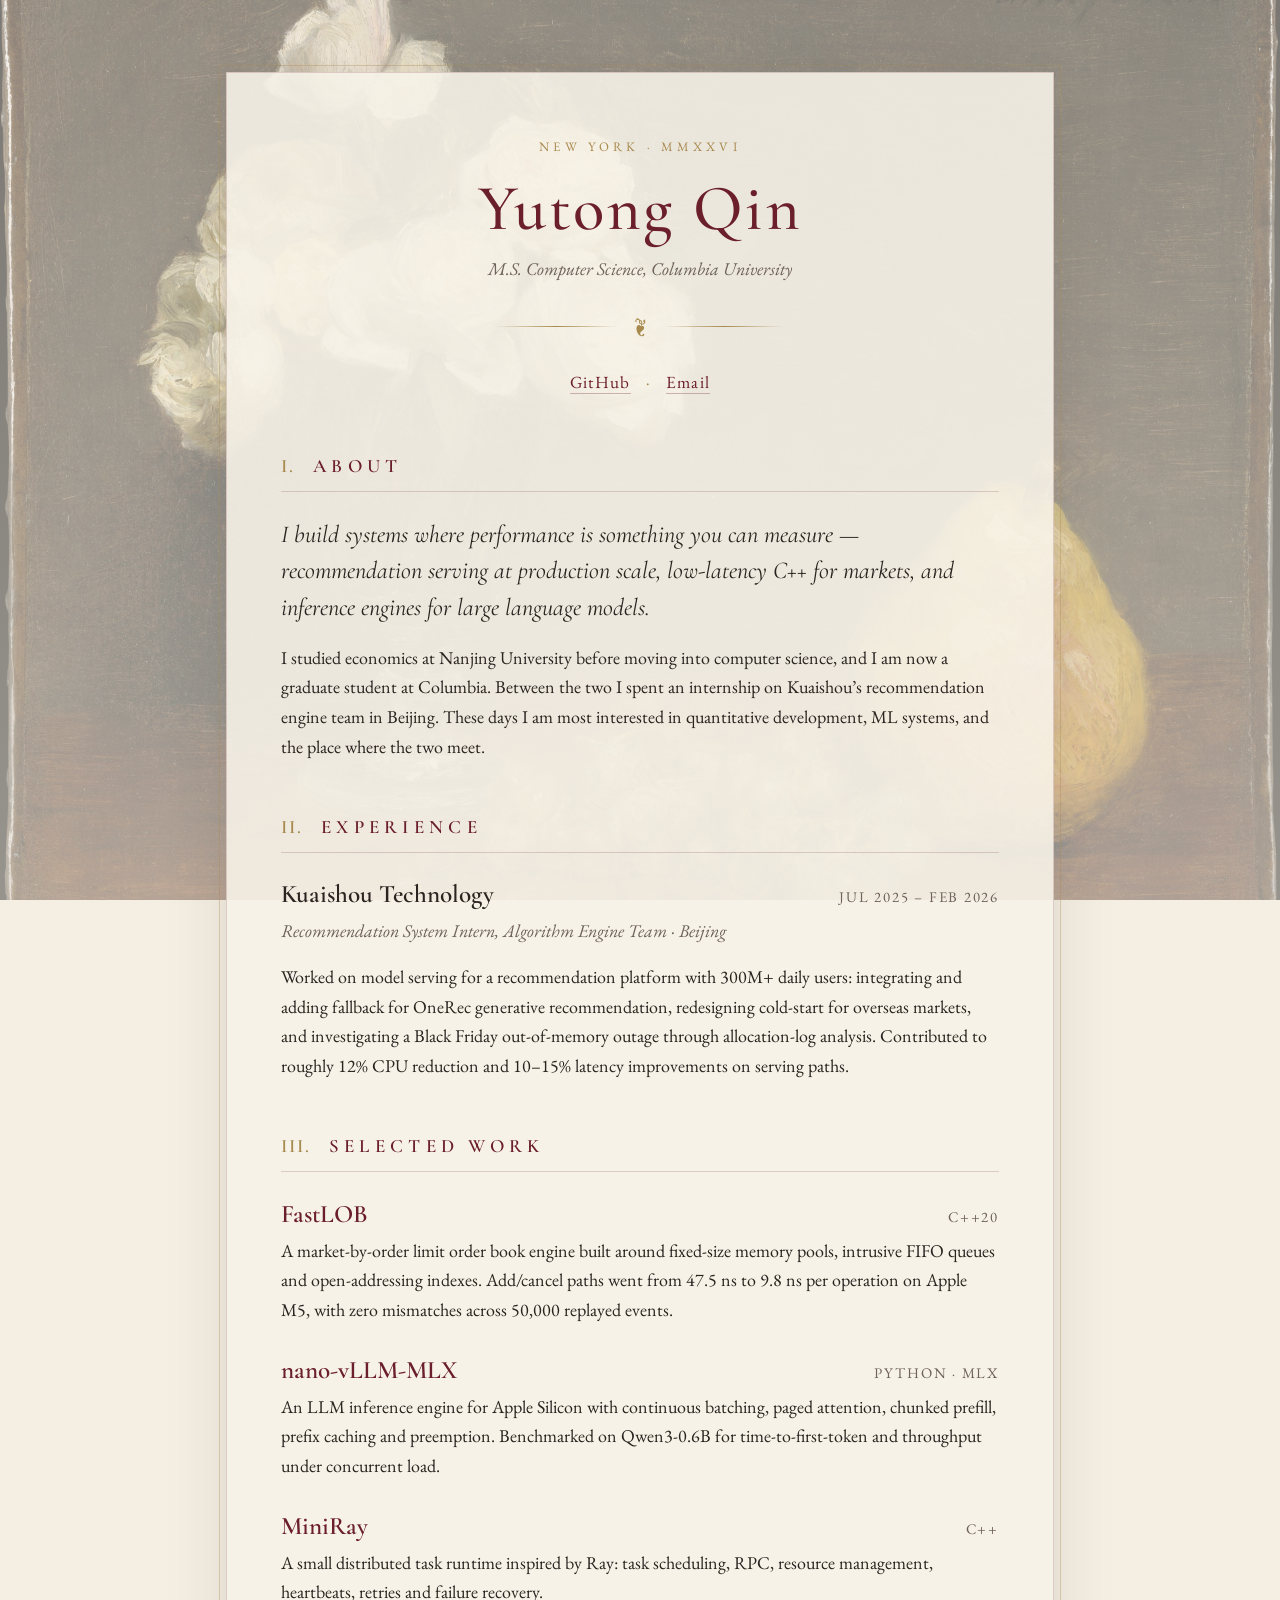
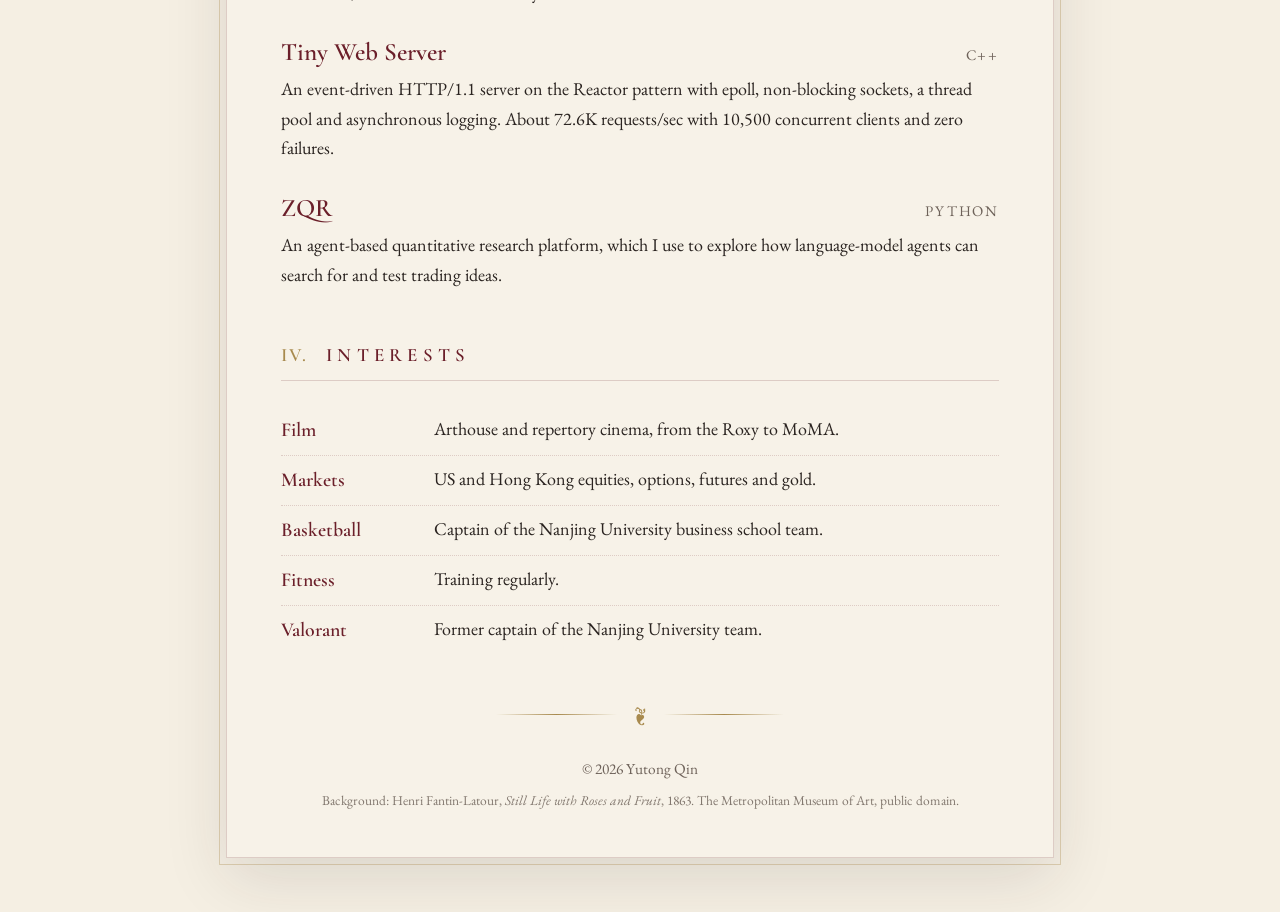
==== index.html @ 2f3b1e30 "Personal page v1" ====
<!DOCTYPE html>
<html lang="en">
<head>
  <meta charset="utf-8">
  <meta name="viewport" content="width=device-width, initial-scale=1">
  <title>Yutong Qin</title>
  <meta name="description" content="Yutong Qin — Columbia MSCS. Systems, low-latency C++, LLM inference, and quantitative trading.">
  <link rel="preconnect" href="https://fonts.googleapis.com">
  <link rel="preconnect" href="https://fonts.gstatic.com" crossorigin>
  <link href="https://fonts.googleapis.com/css2?family=Cormorant+Garamond:ital,wght@0,400;0,500;0,600;1,400&family=EB+Garamond:ital,wght@0,400;0,500;1,400&display=swap" rel="stylesheet">
  <link rel="stylesheet" href="style.css">
</head>
<body>
  <div class="canvas" aria-hidden="true"></div>

  <main class="page">
    <header class="masthead">
      <p class="eyebrow">New York &middot; MMXXVI</p>
      <h1>Yutong Qin</h1>
      <p class="subtitle">M.S. Computer Science, Columbia University</p>
      <div class="rule"><span>&#10086;</span></div>
      <nav class="links">
        <a href="https://github.com/leoq77777">GitHub</a>
        <span class="dot">&middot;</span>
        <a href="mailto:leoqin77777@gmail.com">Email</a>
      </nav>
    </header>

    <section id="about">
      <h2><span class="num">I.</span> About</h2>
      <p class="lead">
        I build systems where performance is something you can measure &mdash;
        recommendation serving at production scale, low-latency C++ for markets,
        and inference engines for large language models.
      </p>
      <p>
        I studied economics at Nanjing University before moving into computer science,
        and I am now a graduate student at Columbia. Between the two I spent
        an internship on Kuaishou&rsquo;s recommendation engine team in Beijing.
        These days I am most interested in quantitative development, ML systems,
        and the place where the two meet.
      </p>
    </section>

    <section id="experience">
      <h2><span class="num">II.</span> Experience</h2>
      <article class="entry">
        <div class="entry-head">
          <h3>Kuaishou Technology</h3>
          <span class="when">Jul 2025 &ndash; Feb 2026</span>
        </div>
        <p class="role">Recommendation System Intern, Algorithm Engine Team &middot; Beijing</p>
        <p>
          Worked on model serving for a recommendation platform with 300M+ daily users:
          integrating and adding fallback for OneRec generative recommendation,
          redesigning cold-start for overseas markets, and investigating a Black Friday
          out-of-memory outage through allocation-log analysis. Contributed to roughly
          12% CPU reduction and 10&ndash;15% latency improvements on serving paths.
        </p>
      </article>
    </section>

    <section id="projects">
      <h2><span class="num">III.</span> Selected Work</h2>

      <article class="entry">
        <div class="entry-head">
          <h3><a href="https://github.com/leoq77777?tab=repositories&amp;q=FastLOB">FastLOB</a></h3>
          <span class="when">C++20</span>
        </div>
        <p>
          A market-by-order limit order book engine built around fixed-size memory pools,
          intrusive FIFO queues and open-addressing indexes. Add/cancel paths went from
          47.5&nbsp;ns to 9.8&nbsp;ns per operation on Apple M5, with zero mismatches across
          50,000 replayed events.
        </p>
      </article>

      <article class="entry">
        <div class="entry-head">
          <h3><a href="https://github.com/leoq77777?tab=repositories&amp;q=nano-vllm">nano-vLLM-MLX</a></h3>
          <span class="when">Python &middot; MLX</span>
        </div>
        <p>
          An LLM inference engine for Apple Silicon with continuous batching, paged attention,
          chunked prefill, prefix caching and preemption. Benchmarked on Qwen3-0.6B for
          time-to-first-token and throughput under concurrent load.
        </p>
      </article>

      <article class="entry">
        <div class="entry-head">
          <h3><a href="https://github.com/leoq77777?tab=repositories&amp;q=miniRay">MiniRay</a></h3>
          <span class="when">C++</span>
        </div>
        <p>
          A small distributed task runtime inspired by Ray: task scheduling, RPC,
          resource management, heartbeats, retries and failure recovery.
        </p>
      </article>

      <article class="entry">
        <div class="entry-head">
          <h3><a href="https://github.com/leoq77777?tab=repositories&amp;q=server">Tiny Web Server</a></h3>
          <span class="when">C++</span>
        </div>
        <p>
          An event-driven HTTP/1.1 server on the Reactor pattern with epoll, non-blocking
          sockets, a thread pool and asynchronous logging. About 72.6K requests/sec with
          10,500 concurrent clients and zero failures.
        </p>
      </article>

      <article class="entry">
        <div class="entry-head">
          <h3><a href="https://github.com/leoq77777?tab=repositories&amp;q=ZQR">ZQR</a></h3>
          <span class="when">Python</span>
        </div>
        <p>
          An agent-based quantitative research platform, which I use to explore how
          language-model agents can search for and test trading ideas.
        </p>
      </article>
    </section>

    <section id="interests">
      <h2><span class="num">IV.</span> Interests</h2>
      <dl class="interests">
        <div><dt>Film</dt><dd>Arthouse and repertory cinema, from the Roxy to MoMA.</dd></div>
        <div><dt>Markets</dt><dd>US and Hong Kong equities, options, futures and gold.</dd></div>
        <div><dt>Basketball</dt><dd>Captain of the Nanjing University business school team.</dd></div>
        <div><dt>Fitness</dt><dd>Training regularly.</dd></div>
        <div><dt>Valorant</dt><dd>Former captain of the Nanjing University team.</dd></div>
      </dl>
    </section>

    <footer>
      <div class="rule"><span>&#10086;</span></div>
      <p>&copy; 2026 Yutong Qin</p>
      <p class="credit">Background: Henri Fantin-Latour, <em>Still Life with Roses and Fruit</em>, 1863.
        The Metropolitan Museum of Art, public domain.</p>
    </footer>
  </main>
</body>
</html>
---- style.css ----
/* Yutong Qin — personal page
   Palette after The Age of Innocence: ivory linen, claret, tarnished gold. */

:root {
  --ivory: #f5efe3;
  --paper: rgba(248, 243, 233, 0.88);
  --ink: #2a2320;
  --muted: #6e625a;
  --claret: #6b1f2a;
  --gold: #a88a4e;
  --hair: rgba(107, 31, 42, 0.18);
  --measure: 40rem;
}

* { box-sizing: border-box; margin: 0; padding: 0; }

html { font-size: 18px; }

body {
  background: var(--ivory);
  color: var(--ink);
  font-family: "EB Garamond", Garamond, "Times New Roman", serif;
  line-height: 1.65;
  -webkit-font-smoothing: antialiased;
  text-rendering: optimizeLegibility;
}

/* Oil painting, fixed behind the page, softened with an ivory veil */
.canvas {
  position: fixed;
  inset: 0;
  z-index: -1;
  background-image:
    linear-gradient(rgba(245, 239, 227, 0.50), rgba(245, 239, 227, 0.62)),
    url("assets/bg.jpg");
  background-size: cover;
  background-position: center;
  filter: saturate(0.85);
}

.page {
  max-width: calc(var(--measure) + 6rem);
  margin: 4rem auto 3rem;
  padding: 3.5rem 3rem 2.5rem;
  background: var(--paper);
  border: 1px solid var(--hair);
  outline: 1px solid rgba(168, 138, 78, 0.35);
  outline-offset: 6px;
  box-shadow: 0 20px 60px rgba(42, 35, 32, 0.12);
}

/* Masthead */
.masthead { text-align: center; margin-bottom: 3rem; }

.eyebrow {
  font-size: 0.72rem;
  letter-spacing: 0.32em;
  text-transform: uppercase;
  color: var(--gold);
  margin-bottom: 1rem;
}

h1 {
  font-family: "Cormorant Garamond", serif;
  font-weight: 500;
  font-size: 3.6rem;
  letter-spacing: 0.04em;
  line-height: 1.05;
  color: var(--claret);
}

.subtitle {
  font-style: italic;
  color: var(--muted);
  margin-top: 0.6rem;
}

.rule {
  display: flex;
  align-items: center;
  gap: 1rem;
  margin: 1.8rem auto;
  max-width: 16rem;
  color: var(--gold);
}
.rule::before, .rule::after {
  content: "";
  flex: 1;
  height: 1px;
  background: linear-gradient(90deg, transparent, var(--gold), transparent);
}
.rule span { font-size: 1.1rem; line-height: 1; }

.links { font-size: 0.95rem; letter-spacing: 0.08em; }
.links .dot { color: var(--gold); margin: 0 0.6rem; }

a {
  color: var(--claret);
  text-decoration: none;
  border-bottom: 1px solid rgba(107, 31, 42, 0.3);
}
a:hover { border-bottom-color: var(--claret); }

/* Sections */
section { margin-bottom: 2.8rem; }

h2 {
  font-family: "Cormorant Garamond", serif;
  font-weight: 600;
  font-size: 1.05rem;
  letter-spacing: 0.28em;
  text-transform: uppercase;
  color: var(--claret);
  padding-bottom: 0.5rem;
  margin-bottom: 1.4rem;
  border-bottom: 1px solid var(--hair);
}
h2 .num { color: var(--gold); margin-right: 0.5rem; letter-spacing: 0.1em; }

p + p { margin-top: 0.9rem; }

.lead {
  font-family: "Cormorant Garamond", serif;
  font-size: 1.35rem;
  line-height: 1.5;
  font-style: italic;
  color: var(--ink);
}

.entry { margin-bottom: 1.6rem; }
.entry:last-child { margin-bottom: 0; }

.entry-head {
  display: flex;
  justify-content: space-between;
  align-items: baseline;
  gap: 1rem;
  flex-wrap: wrap;
}

h3 {
  font-family: "Cormorant Garamond", serif;
  font-weight: 600;
  font-size: 1.4rem;
  line-height: 1.3;
}
h3 a { border-bottom: none; }
h3 a:hover { border-bottom: 1px solid var(--claret); }

.when {
  font-size: 0.82rem;
  letter-spacing: 0.12em;
  text-transform: uppercase;
  color: var(--muted);
}

.role { font-style: italic; color: var(--muted); margin: 0.1rem 0 0.4rem; }
.entry-head + p { margin-top: 0.3rem; }

/* Interests */
.interests div {
  display: grid;
  grid-template-columns: 7.5rem 1fr;
  gap: 1rem;
  padding: 0.45rem 0;
  border-bottom: 1px dotted var(--hair);
}
.interests div:last-child { border-bottom: none; }
dt {
  font-family: "Cormorant Garamond", serif;
  font-weight: 600;
  font-size: 1.1rem;
  color: var(--claret);
}
dd { color: var(--ink); }

/* Footer */
footer { text-align: center; color: var(--muted); font-size: 0.85rem; }
footer .rule { margin-top: 0; }
.credit { margin-top: 0.4rem; font-size: 0.75rem; opacity: 0.85; }

/* Small screens */
@media (max-width: 640px) {
  html { font-size: 16px; }
  .page { margin: 0; padding: 2.5rem 1.4rem; border: none; outline: none; box-shadow: none; }
  h1 { font-size: 2.8rem; }
  .interests div { grid-template-columns: 1fr; gap: 0; }
}
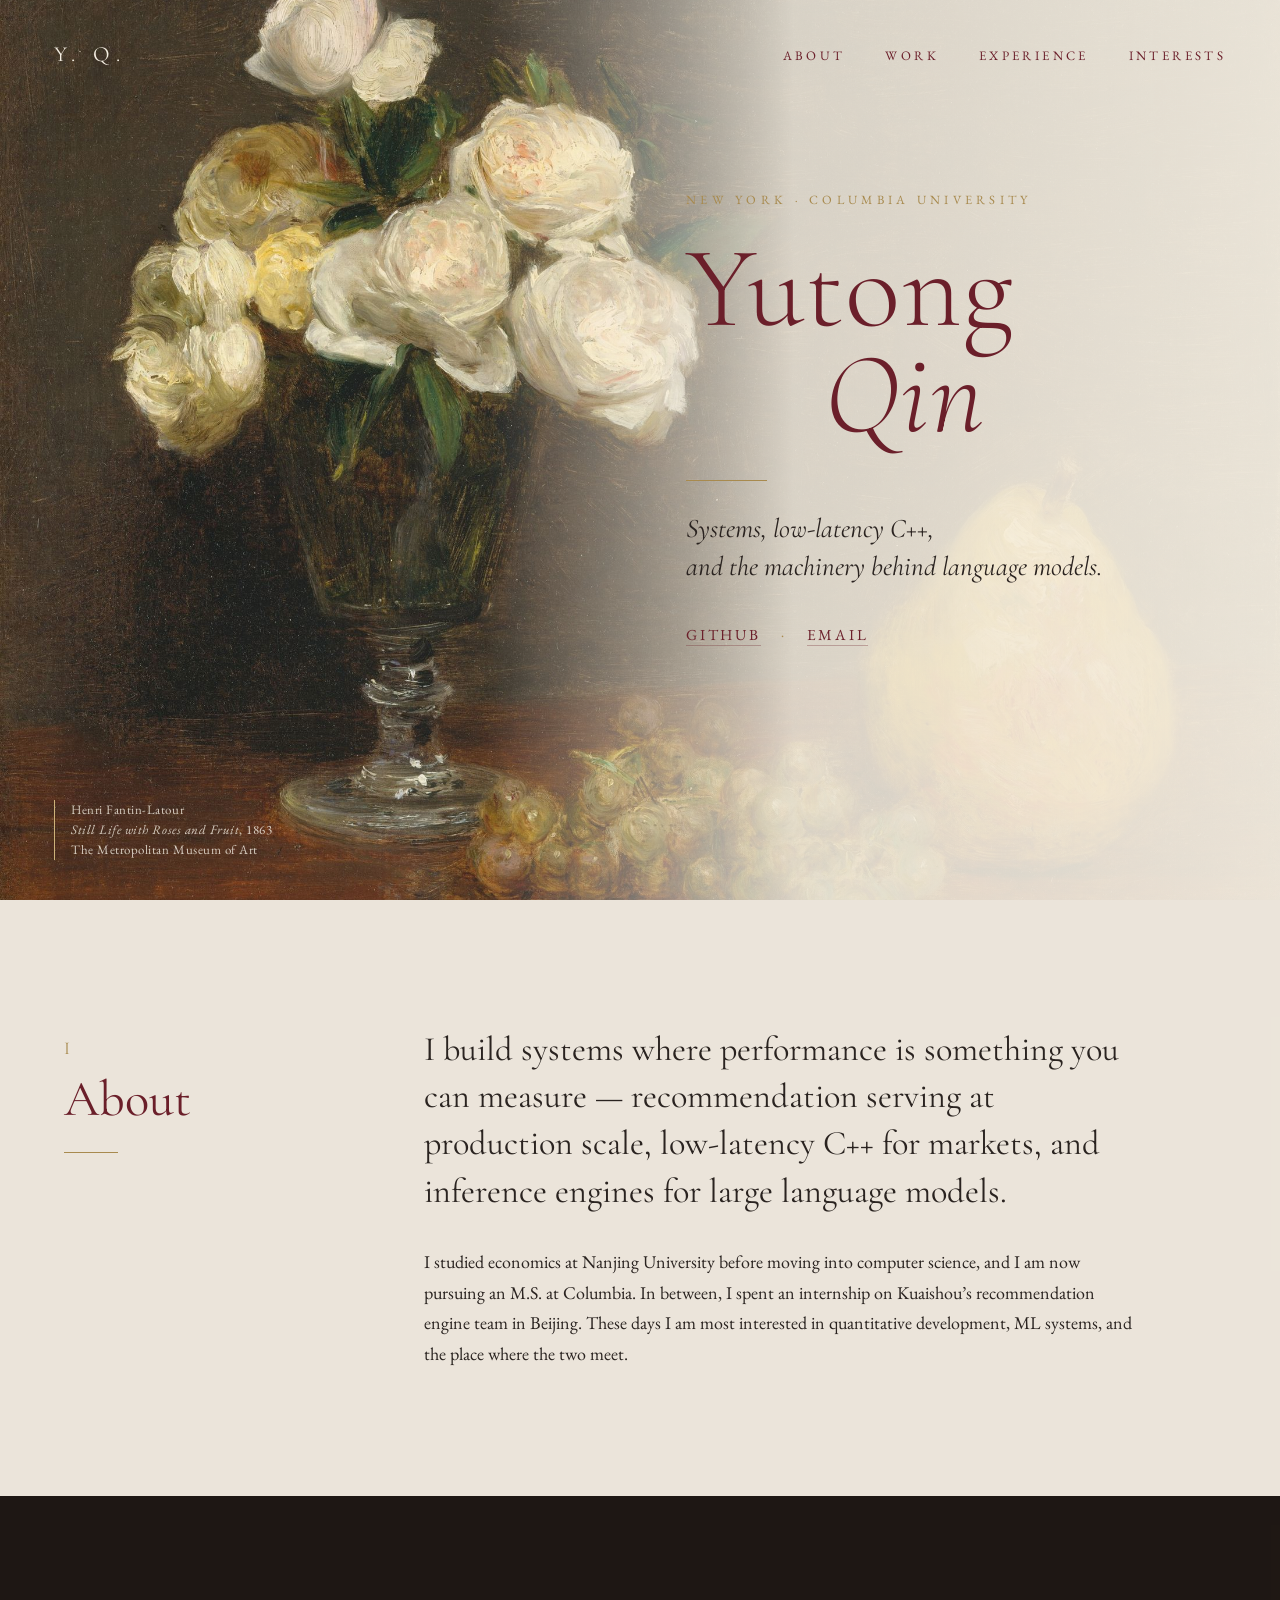
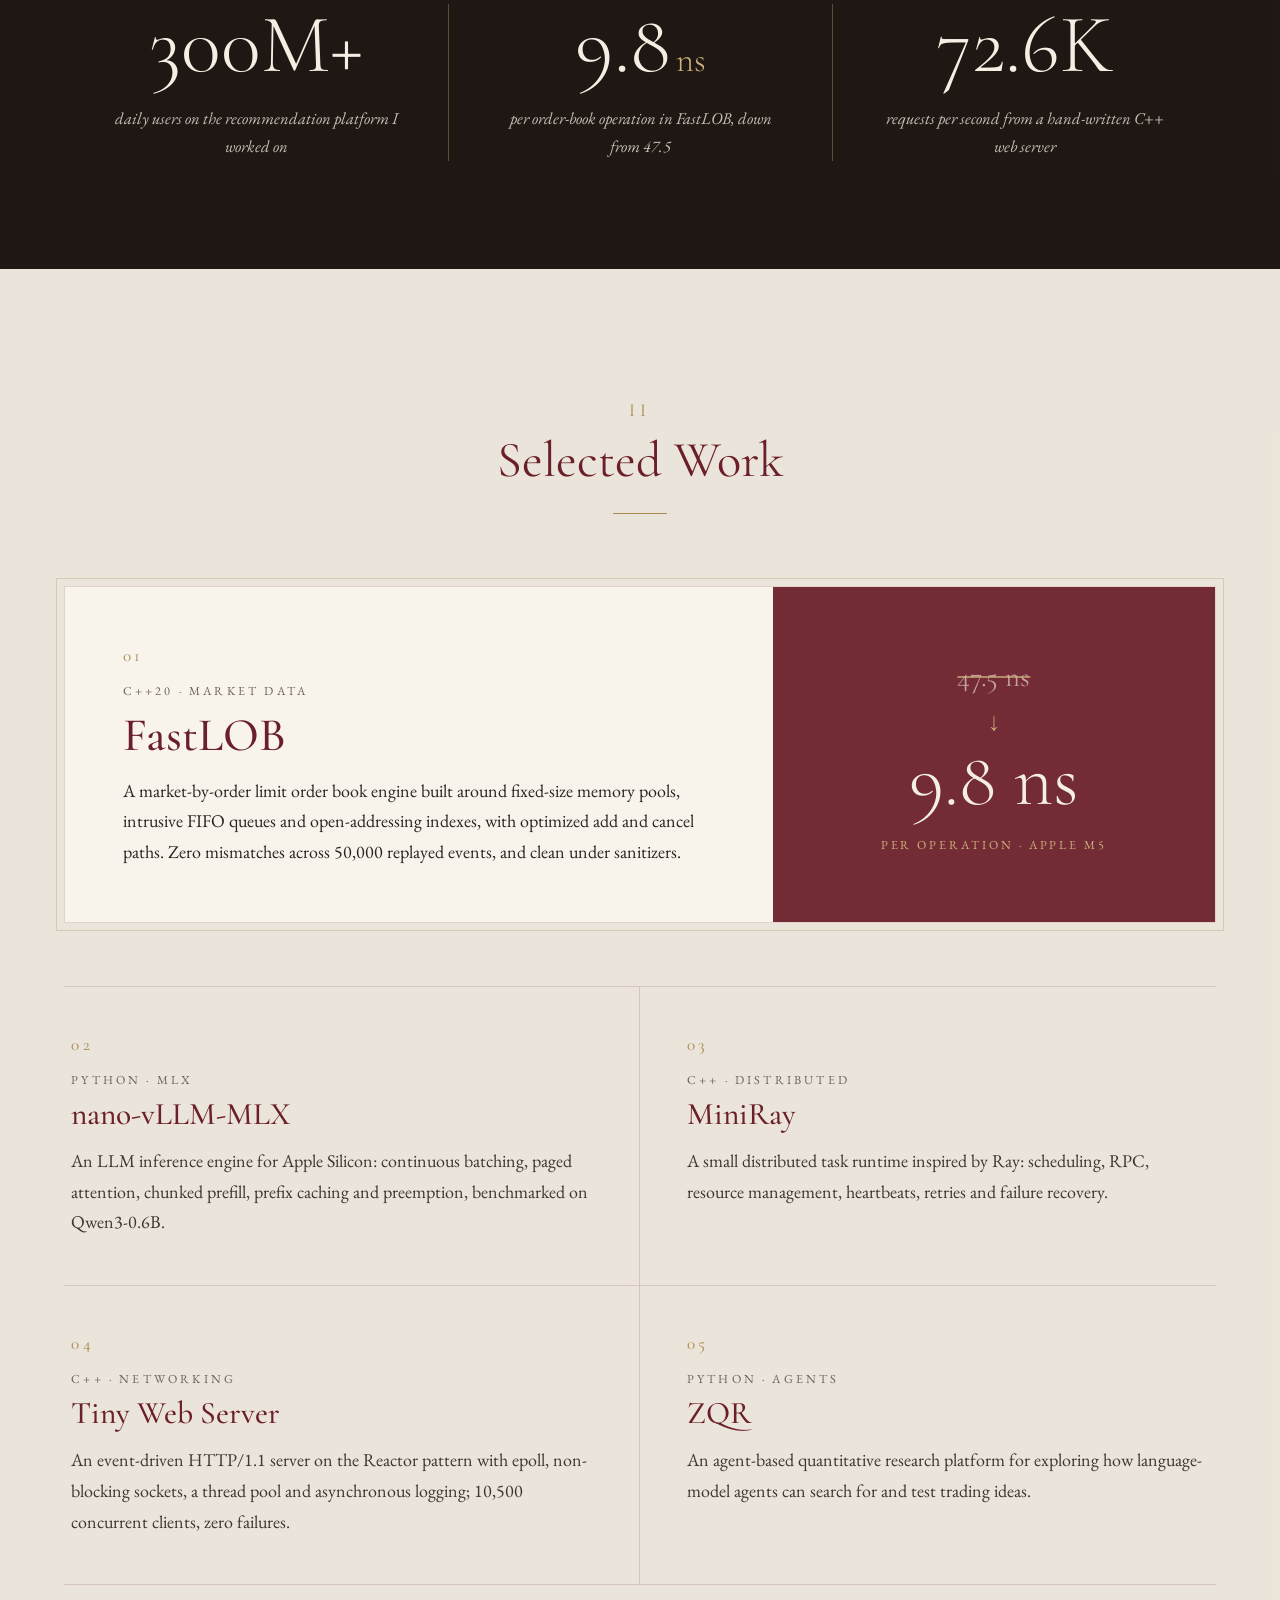
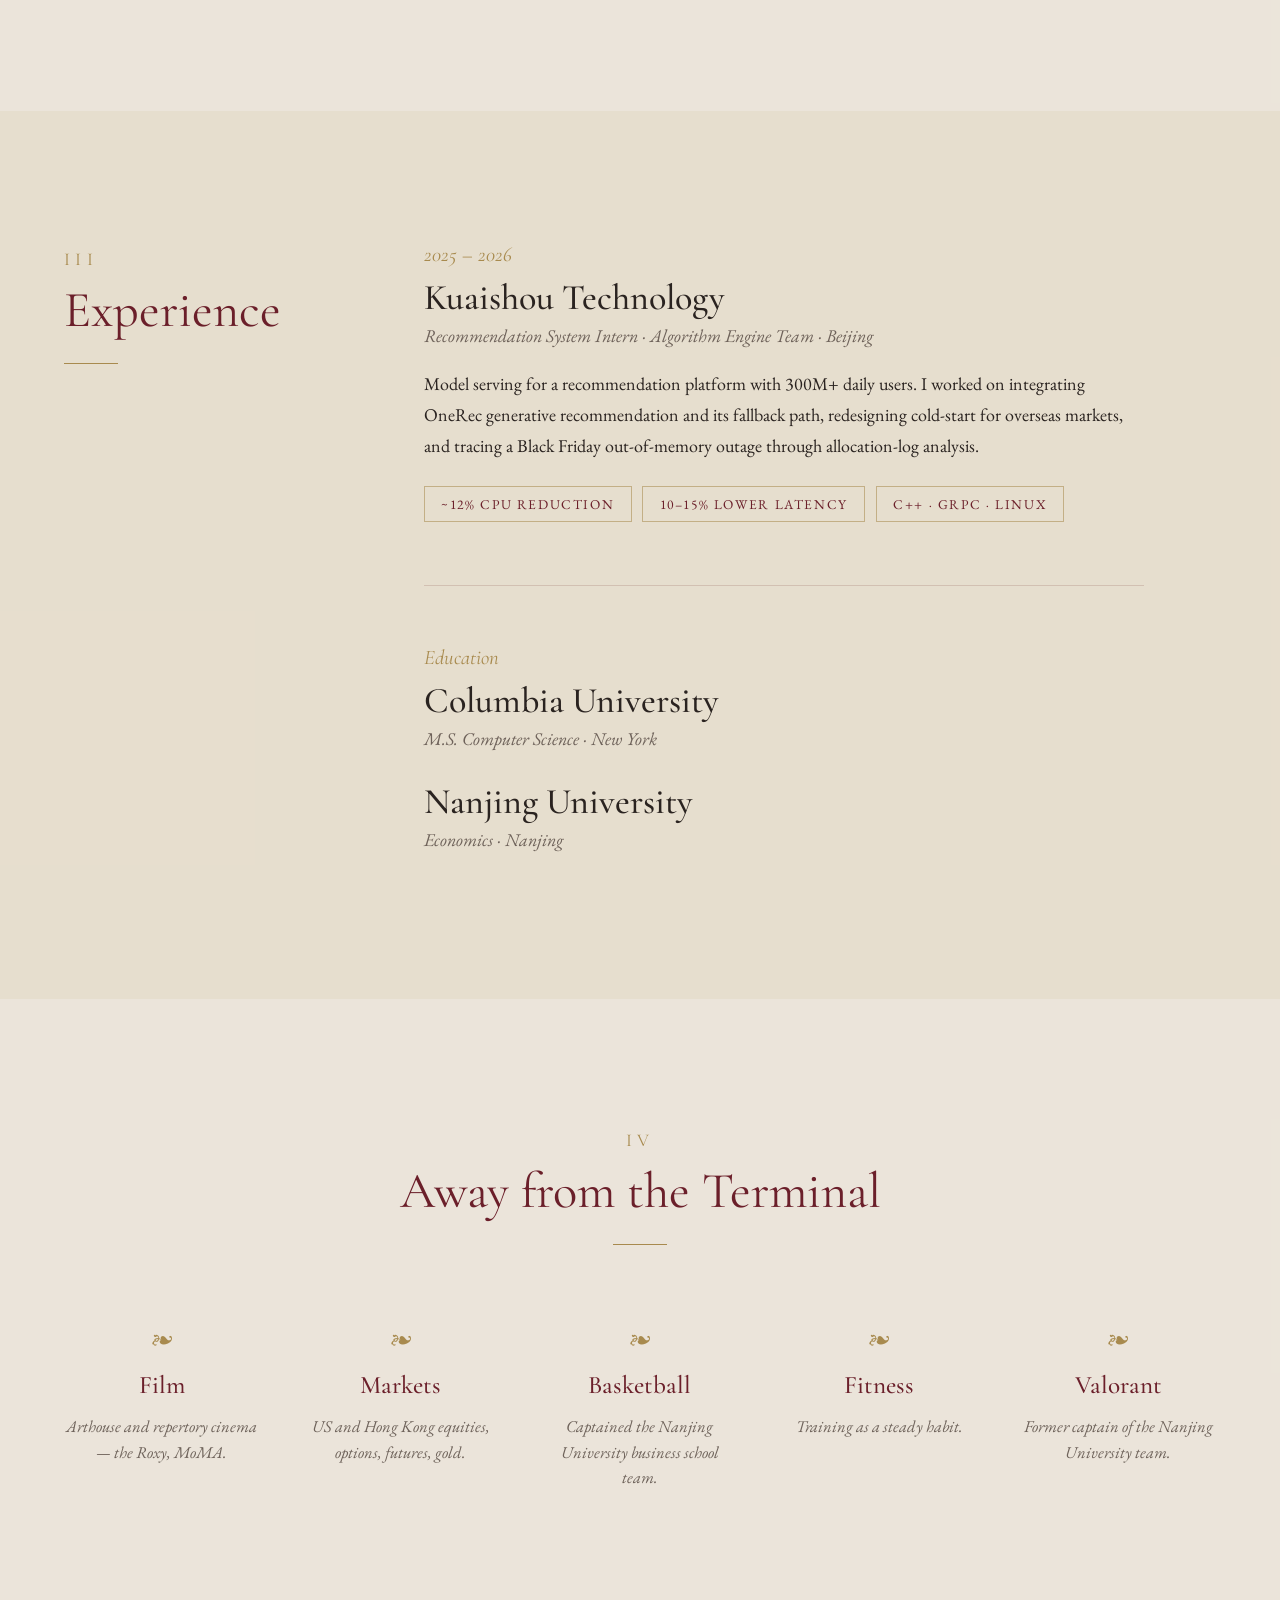
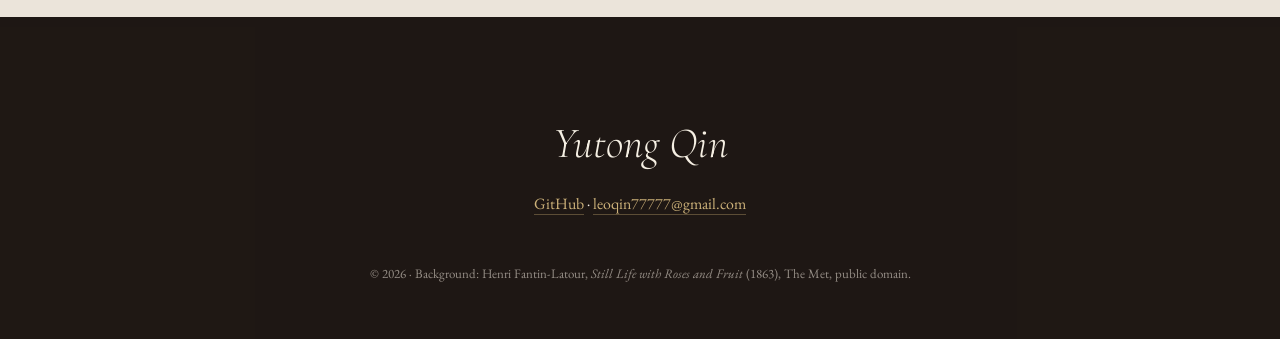
==== commit f7244053: "Editorial layout v2 Co-Authored-By: Claude Opus 5.5 <noreply@anthropic.com> Claude-Session: https://" ====
--- a/index.html
+++ b/index.html
@@ -7,139 +7,202 @@
   <meta name="description" content="Yutong Qin — Columbia MSCS. Systems, low-latency C++, LLM inference, and quantitative trading.">
   <link rel="preconnect" href="https://fonts.googleapis.com">
   <link rel="preconnect" href="https://fonts.gstatic.com" crossorigin>
-  <link href="https://fonts.googleapis.com/css2?family=Cormorant+Garamond:ital,wght@0,400;0,500;0,600;1,400&family=EB+Garamond:ital,wght@0,400;0,500;1,400&display=swap" rel="stylesheet">
+  <link href="https://fonts.googleapis.com/css2?family=Cormorant+Garamond:ital,wght@0,300;0,400;0,500;0,600;1,300;1,400&family=EB+Garamond:ital,wght@0,400;0,500;1,400&display=swap" rel="stylesheet">
   <link rel="stylesheet" href="style.css">
 </head>
 <body>
   <div class="canvas" aria-hidden="true"></div>
 
-  <main class="page">
-    <header class="masthead">
-      <p class="eyebrow">New York &middot; MMXXVI</p>
-      <h1>Yutong Qin</h1>
-      <p class="subtitle">M.S. Computer Science, Columbia University</p>
-      <div class="rule"><span>&#10086;</span></div>
-      <nav class="links">
+  <!-- ─────────────── Hero ─────────────── -->
+  <header class="hero">
+    <nav class="topnav">
+      <span class="mark">Y. Q.</span>
+      <div class="navlinks">
+        <a href="#about">About</a>
+        <a href="#work">Work</a>
+        <a href="#experience">Experience</a>
+        <a href="#interests">Interests</a>
+      </div>
+    </nav>
+
+    <div class="hero-text">
+      <p class="label">New York &middot; Columbia University</p>
+      <h1>Yutong<br><em>Qin</em></h1>
+      <div class="hero-rule"></div>
+      <p class="tagline">Systems, low-latency C++,<br>and the machinery behind language models.</p>
+      <p class="hero-links">
         <a href="https://github.com/leoq77777">GitHub</a>
-        <span class="dot">&middot;</span>
+        <span>&middot;</span>
         <a href="mailto:leoqin77777@gmail.com">Email</a>
-      </nav>
-    </header>
-
-    <section id="about">
-      <h2><span class="num">I.</span> About</h2>
-      <p class="lead">
-        I build systems where performance is something you can measure &mdash;
-        recommendation serving at production scale, low-latency C++ for markets,
-        and inference engines for large language models.
       </p>
-      <p>
-        I studied economics at Nanjing University before moving into computer science,
-        and I am now a graduate student at Columbia. Between the two I spent
-        an internship on Kuaishou&rsquo;s recommendation engine team in Beijing.
-        These days I am most interested in quantitative development, ML systems,
-        and the place where the two meet.
-      </p>
-    </section>
-
-    <section id="experience">
-      <h2><span class="num">II.</span> Experience</h2>
-      <article class="entry">
-        <div class="entry-head">
+    </div>
+
+    <p class="plaque">
+      Henri Fantin-Latour<br>
+      <em>Still Life with Roses and Fruit</em>, 1863<br>
+      The Metropolitan Museum of Art
+    </p>
+  </header>
+
+  <!-- ─────────────── About ─────────────── -->
+  <section id="about" class="band paper">
+    <div class="wrap split">
+      <div class="section-head">
+        <span class="numeral">I</span>
+        <h2>About</h2>
+      </div>
+      <div class="section-body">
+        <p class="lead">
+          I build systems where performance is something you can measure &mdash;
+          recommendation serving at production scale, low-latency C++ for markets,
+          and inference engines for large language models.
+        </p>
+        <p>
+          I studied economics at Nanjing University before moving into computer science,
+          and I am now pursuing an M.S. at Columbia. In between, I spent an internship on
+          Kuaishou&rsquo;s recommendation engine team in Beijing. These days I am most
+          interested in quantitative development, ML systems, and the place where the two meet.
+        </p>
+      </div>
+    </div>
+  </section>
+
+  <!-- ─────────────── Figures (over the painting) ─────────────── -->
+  <section class="band dusk" aria-label="Selected figures">
+    <div class="wrap figures">
+      <div class="figure">
+        <span class="fig-num">300M+</span>
+        <span class="fig-label">daily users on the recommendation platform I worked on</span>
+      </div>
+      <div class="figure">
+        <span class="fig-num">9.8<small>ns</small></span>
+        <span class="fig-label">per order-book operation in FastLOB, down from 47.5</span>
+      </div>
+      <div class="figure">
+        <span class="fig-num">72.6K</span>
+        <span class="fig-label">requests per second from a hand-written C++ web server</span>
+      </div>
+    </div>
+  </section>
+
+  <!-- ─────────────── Work ─────────────── -->
+  <section id="work" class="band paper">
+    <div class="wrap">
+      <div class="section-head centered">
+        <span class="numeral">II</span>
+        <h2>Selected Work</h2>
+      </div>
+
+      <article class="feature">
+        <div class="feature-main">
+          <span class="idx">01</span>
+          <p class="kicker">C++20 &middot; Market data</p>
+          <h3><a href="https://github.com/leoq77777?tab=repositories&amp;q=FastLOB">FastLOB</a></h3>
+          <p>
+            A market-by-order limit order book engine built around fixed-size memory pools,
+            intrusive FIFO queues and open-addressing indexes, with optimized add and cancel
+            paths. Zero mismatches across 50,000 replayed events, and clean under sanitizers.
+          </p>
+        </div>
+        <div class="feature-aside">
+          <span class="from">47.5 ns</span>
+          <span class="arrow">&darr;</span>
+          <span class="to">9.8 ns</span>
+          <span class="per">per operation &middot; Apple M5</span>
+        </div>
+      </article>
+
+      <div class="cards">
+        <article class="card">
+          <span class="idx">02</span>
+          <p class="kicker">Python &middot; MLX</p>
+          <h3><a href="https://github.com/leoq77777?tab=repositories&amp;q=nano-vllm">nano-vLLM-MLX</a></h3>
+          <p>An LLM inference engine for Apple Silicon: continuous batching, paged attention,
+            chunked prefill, prefix caching and preemption, benchmarked on Qwen3-0.6B.</p>
+        </article>
+        <article class="card">
+          <span class="idx">03</span>
+          <p class="kicker">C++ &middot; Distributed</p>
+          <h3><a href="https://github.com/leoq77777?tab=repositories&amp;q=miniRay">MiniRay</a></h3>
+          <p>A small distributed task runtime inspired by Ray: scheduling, RPC, resource
+            management, heartbeats, retries and failure recovery.</p>
+        </article>
+        <article class="card">
+          <span class="idx">04</span>
+          <p class="kicker">C++ &middot; Networking</p>
+          <h3><a href="https://github.com/leoq77777?tab=repositories&amp;q=server">Tiny Web Server</a></h3>
+          <p>An event-driven HTTP/1.1 server on the Reactor pattern with epoll, non-blocking
+            sockets, a thread pool and asynchronous logging; 10,500 concurrent clients, zero failures.</p>
+        </article>
+        <article class="card">
+          <span class="idx">05</span>
+          <p class="kicker">Python &middot; Agents</p>
+          <h3><a href="https://github.com/leoq77777?tab=repositories&amp;q=ZQR">ZQR</a></h3>
+          <p>An agent-based quantitative research platform for exploring how language-model
+            agents can search for and test trading ideas.</p>
+        </article>
+      </div>
+    </div>
+  </section>
+
+  <!-- ─────────────── Experience ─────────────── -->
+  <section id="experience" class="band ivory">
+    <div class="wrap split">
+      <div class="section-head">
+        <span class="numeral">III</span>
+        <h2>Experience</h2>
+      </div>
+      <div class="section-body">
+        <article class="post">
+          <p class="years">2025 &ndash; 2026</p>
           <h3>Kuaishou Technology</h3>
-          <span class="when">Jul 2025 &ndash; Feb 2026</span>
-        </div>
-        <p class="role">Recommendation System Intern, Algorithm Engine Team &middot; Beijing</p>
-        <p>
-          Worked on model serving for a recommendation platform with 300M+ daily users:
-          integrating and adding fallback for OneRec generative recommendation,
-          redesigning cold-start for overseas markets, and investigating a Black Friday
-          out-of-memory outage through allocation-log analysis. Contributed to roughly
-          12% CPU reduction and 10&ndash;15% latency improvements on serving paths.
-        </p>
-      </article>
-    </section>
-
-    <section id="projects">
-      <h2><span class="num">III.</span> Selected Work</h2>
-
-      <article class="entry">
-        <div class="entry-head">
-          <h3><a href="https://github.com/leoq77777?tab=repositories&amp;q=FastLOB">FastLOB</a></h3>
-          <span class="when">C++20</span>
-        </div>
-        <p>
-          A market-by-order limit order book engine built around fixed-size memory pools,
-          intrusive FIFO queues and open-addressing indexes. Add/cancel paths went from
-          47.5&nbsp;ns to 9.8&nbsp;ns per operation on Apple M5, with zero mismatches across
-          50,000 replayed events.
-        </p>
-      </article>
-
-      <article class="entry">
-        <div class="entry-head">
-          <h3><a href="https://github.com/leoq77777?tab=repositories&amp;q=nano-vllm">nano-vLLM-MLX</a></h3>
-          <span class="when">Python &middot; MLX</span>
-        </div>
-        <p>
-          An LLM inference engine for Apple Silicon with continuous batching, paged attention,
-          chunked prefill, prefix caching and preemption. Benchmarked on Qwen3-0.6B for
-          time-to-first-token and throughput under concurrent load.
-        </p>
-      </article>
-
-      <article class="entry">
-        <div class="entry-head">
-          <h3><a href="https://github.com/leoq77777?tab=repositories&amp;q=miniRay">MiniRay</a></h3>
-          <span class="when">C++</span>
-        </div>
-        <p>
-          A small distributed task runtime inspired by Ray: task scheduling, RPC,
-          resource management, heartbeats, retries and failure recovery.
-        </p>
-      </article>
-
-      <article class="entry">
-        <div class="entry-head">
-          <h3><a href="https://github.com/leoq77777?tab=repositories&amp;q=server">Tiny Web Server</a></h3>
-          <span class="when">C++</span>
-        </div>
-        <p>
-          An event-driven HTTP/1.1 server on the Reactor pattern with epoll, non-blocking
-          sockets, a thread pool and asynchronous logging. About 72.6K requests/sec with
-          10,500 concurrent clients and zero failures.
-        </p>
-      </article>
-
-      <article class="entry">
-        <div class="entry-head">
-          <h3><a href="https://github.com/leoq77777?tab=repositories&amp;q=ZQR">ZQR</a></h3>
-          <span class="when">Python</span>
-        </div>
-        <p>
-          An agent-based quantitative research platform, which I use to explore how
-          language-model agents can search for and test trading ideas.
-        </p>
-      </article>
-    </section>
-
-    <section id="interests">
-      <h2><span class="num">IV.</span> Interests</h2>
-      <dl class="interests">
-        <div><dt>Film</dt><dd>Arthouse and repertory cinema, from the Roxy to MoMA.</dd></div>
-        <div><dt>Markets</dt><dd>US and Hong Kong equities, options, futures and gold.</dd></div>
-        <div><dt>Basketball</dt><dd>Captain of the Nanjing University business school team.</dd></div>
-        <div><dt>Fitness</dt><dd>Training regularly.</dd></div>
-        <div><dt>Valorant</dt><dd>Former captain of the Nanjing University team.</dd></div>
-      </dl>
-    </section>
-
-    <footer>
-      <div class="rule"><span>&#10086;</span></div>
-      <p>&copy; 2026 Yutong Qin</p>
-      <p class="credit">Background: Henri Fantin-Latour, <em>Still Life with Roses and Fruit</em>, 1863.
-        The Metropolitan Museum of Art, public domain.</p>
-    </footer>
-  </main>
+          <p class="role">Recommendation System Intern &middot; Algorithm Engine Team &middot; Beijing</p>
+          <p>
+            Model serving for a recommendation platform with 300M+ daily users. I worked on
+            integrating OneRec generative recommendation and its fallback path, redesigning
+            cold-start for overseas markets, and tracing a Black Friday out-of-memory outage
+            through allocation-log analysis.
+          </p>
+          <ul class="tags">
+            <li>~12% CPU reduction</li>
+            <li>10&ndash;15% lower latency</li>
+            <li>C++ &middot; gRPC &middot; Linux</li>
+          </ul>
+        </article>
+        <article class="post">
+          <p class="years">Education</p>
+          <h3>Columbia University</h3>
+          <p class="role">M.S. Computer Science &middot; New York</p>
+          <h3 class="second">Nanjing University</h3>
+          <p class="role">Economics &middot; Nanjing</p>
+        </article>
+      </div>
+    </div>
+  </section>
+
+  <!-- ─────────────── Interests ─────────────── -->
+  <section id="interests" class="band paper">
+    <div class="wrap">
+      <div class="section-head centered">
+        <span class="numeral">IV</span>
+        <h2>Away from the Terminal</h2>
+      </div>
+      <div class="interests">
+        <div><span class="orn">&#10087;</span><h4>Film</h4><p>Arthouse and repertory cinema &mdash; the Roxy, MoMA.</p></div>
+        <div><span class="orn">&#10087;</span><h4>Markets</h4><p>US and Hong Kong equities, options, futures, gold.</p></div>
+        <div><span class="orn">&#10087;</span><h4>Basketball</h4><p>Captained the Nanjing University business school team.</p></div>
+        <div><span class="orn">&#10087;</span><h4>Fitness</h4><p>Training as a steady habit.</p></div>
+        <div><span class="orn">&#10087;</span><h4>Valorant</h4><p>Former captain of the Nanjing University team.</p></div>
+      </div>
+    </div>
+  </section>
+
+  <footer class="band dusk footer">
+    <div class="wrap">
+      <p class="sign">Yutong Qin</p>
+      <p><a href="https://github.com/leoq77777">GitHub</a> &middot; <a href="mailto:leoqin77777@gmail.com">leoqin77777@gmail.com</a></p>
+      <p class="fine">&copy; 2026 &middot; Background: Henri Fantin-Latour, <em>Still Life with Roses and Fruit</em> (1863), The Met, public domain.</p>
+    </div>
+  </footer>
 </body>
 </html>
--- a/style.css
+++ b/style.css
@@ -1,188 +1,373 @@
 /* Yutong Qin — personal page
-   Palette after The Age of Innocence: ivory linen, claret, tarnished gold. */
+   Palette after The Age of Innocence: ivory linen, claret, tarnished gold, and the
+   brown-black ground of a Fantin-Latour still life. */
 
 :root {
   --ivory: #f5efe3;
-  --paper: rgba(248, 243, 233, 0.88);
+  --paper: rgba(246, 240, 229, 0.95);
   --ink: #2a2320;
   --muted: #6e625a;
   --claret: #6b1f2a;
   --gold: #a88a4e;
-  --hair: rgba(107, 31, 42, 0.18);
-  --measure: 40rem;
+  --gold-soft: #cdb27a;
+  --night: 28, 21, 18;
+  --hair: rgba(107, 31, 42, 0.16);
+  --wrap: 70rem;
 }
 
 * { box-sizing: border-box; margin: 0; padding: 0; }
-
-html { font-size: 18px; }
+html { font-size: 18px; scroll-behavior: auto; }
 
 body {
-  background: var(--ivory);
+  background: #2a211c;
   color: var(--ink);
   font-family: "EB Garamond", Garamond, "Times New Roman", serif;
-  line-height: 1.65;
+  line-height: 1.7;
   -webkit-font-smoothing: antialiased;
   text-rendering: optimizeLegibility;
 }
 
-/* Oil painting, fixed behind the page, softened with an ivory veil */
+a { color: var(--claret); text-decoration: none; border-bottom: 1px solid rgba(107, 31, 42, 0.3); }
+a:hover { border-bottom-color: currentColor; }
+
+/* The painting sits fixed behind everything; bands are windows onto it */
 .canvas {
   position: fixed;
   inset: 0;
   z-index: -1;
-  background-image:
-    linear-gradient(rgba(245, 239, 227, 0.50), rgba(245, 239, 227, 0.62)),
-    url("assets/bg.jpg");
-  background-size: cover;
-  background-position: center;
-  filter: saturate(0.85);
-}
-
-.page {
-  max-width: calc(var(--measure) + 6rem);
-  margin: 4rem auto 3rem;
-  padding: 3.5rem 3rem 2.5rem;
-  background: var(--paper);
-  border: 1px solid var(--hair);
-  outline: 1px solid rgba(168, 138, 78, 0.35);
-  outline-offset: 6px;
-  box-shadow: 0 20px 60px rgba(42, 35, 32, 0.12);
-}
-
-/* Masthead */
-.masthead { text-align: center; margin-bottom: 3rem; }
-
-.eyebrow {
-  font-size: 0.72rem;
-  letter-spacing: 0.32em;
-  text-transform: uppercase;
-  color: var(--gold);
-  margin-bottom: 1rem;
-}
-
-h1 {
-  font-family: "Cormorant Garamond", serif;
-  font-weight: 500;
-  font-size: 3.6rem;
-  letter-spacing: 0.04em;
-  line-height: 1.05;
-  color: var(--claret);
-}
-
-.subtitle {
-  font-style: italic;
-  color: var(--muted);
-  margin-top: 0.6rem;
-}
-
-.rule {
-  display: flex;
-  align-items: center;
-  gap: 1rem;
-  margin: 1.8rem auto;
-  max-width: 16rem;
-  color: var(--gold);
-}
-.rule::before, .rule::after {
-  content: "";
-  flex: 1;
-  height: 1px;
-  background: linear-gradient(90deg, transparent, var(--gold), transparent);
-}
-.rule span { font-size: 1.1rem; line-height: 1; }
-
-.links { font-size: 0.95rem; letter-spacing: 0.08em; }
-.links .dot { color: var(--gold); margin: 0 0.6rem; }
-
-a {
-  color: var(--claret);
-  text-decoration: none;
-  border-bottom: 1px solid rgba(107, 31, 42, 0.3);
-}
-a:hover { border-bottom-color: var(--claret); }
-
-/* Sections */
-section { margin-bottom: 2.8rem; }
-
-h2 {
-  font-family: "Cormorant Garamond", serif;
-  font-weight: 600;
-  font-size: 1.05rem;
-  letter-spacing: 0.28em;
-  text-transform: uppercase;
-  color: var(--claret);
-  padding-bottom: 0.5rem;
-  margin-bottom: 1.4rem;
-  border-bottom: 1px solid var(--hair);
-}
-h2 .num { color: var(--gold); margin-right: 0.5rem; letter-spacing: 0.1em; }
-
-p + p { margin-top: 0.9rem; }
-
-.lead {
-  font-family: "Cormorant Garamond", serif;
-  font-size: 1.35rem;
-  line-height: 1.5;
-  font-style: italic;
-  color: var(--ink);
-}
-
-.entry { margin-bottom: 1.6rem; }
-.entry:last-child { margin-bottom: 0; }
-
-.entry-head {
+  background: url("assets/bg.jpg") 30% center / cover no-repeat;
+}
+
+.wrap { max-width: var(--wrap); margin: 0 auto; padding: 0 3rem; }
+.band { position: relative; padding: 7rem 0; }
+.paper { background: var(--paper); }
+.ivory { background: rgba(239, 230, 214, 0.96); }
+.dusk  { background: rgba(var(--night), 0.74); color: var(--ivory); }
+
+/* ─────────────── Hero ─────────────── */
+.hero {
+  position: relative;
+  min-height: 100vh;
+  display: grid;
+  grid-template-columns: 1fr minmax(24rem, 34rem);
+  grid-template-rows: auto 1fr auto;
+  background: linear-gradient(90deg,
+              rgba(245, 239, 227, 0.05) 0%,
+              rgba(245, 239, 227, 0.10) 38%,
+              rgba(245, 239, 227, 0.86) 62%,
+              rgba(245, 239, 227, 0.94) 100%);
+}
+
+.topnav {
+  grid-column: 1 / -1;
   display: flex;
   justify-content: space-between;
-  align-items: baseline;
-  gap: 1rem;
-  flex-wrap: wrap;
-}
-
+  align-items: center;
+  padding: 2rem 3rem;
+}
+.mark {
+  font-family: "Cormorant Garamond", serif;
+  font-size: 1.2rem;
+  letter-spacing: 0.3em;
+  color: var(--ivory);
+}
+.navlinks a {
+  margin-left: 2rem;
+  font-size: 0.72rem;
+  letter-spacing: 0.26em;
+  text-transform: uppercase;
+  color: var(--claret);
+  border: none;
+}
+.navlinks a:hover { color: var(--gold); }
+
+.hero-text {
+  grid-column: 2;
+  align-self: center;
+  padding: 0 3rem 4rem 1rem;
+}
+
+.label {
+  font-size: 0.7rem;
+  letter-spacing: 0.34em;
+  text-transform: uppercase;
+  color: var(--gold);
+}
+
+h1 {
+  font-family: "Cormorant Garamond", serif;
+  font-weight: 300;
+  font-size: clamp(4.5rem, 9vw, 7.5rem);
+  line-height: 0.92;
+  letter-spacing: 0.01em;
+  color: var(--claret);
+  margin: 1.4rem 0 1.8rem;
+}
+h1 em { font-style: italic; padding-left: 1.2em; }
+
+.hero-rule { width: 4.5rem; height: 1px; background: var(--gold); margin-bottom: 1.6rem; }
+
+.tagline {
+  font-family: "Cormorant Garamond", serif;
+  font-style: italic;
+  font-size: 1.5rem;
+  line-height: 1.4;
+  color: var(--ink);
+}
+
+.hero-links { margin-top: 2rem; font-size: 0.85rem; letter-spacing: 0.18em; text-transform: uppercase; }
+.hero-links span { color: var(--gold); margin: 0 0.8rem; }
+
+.plaque {
+  grid-column: 1;
+  grid-row: 3;
+  margin: 0 0 2.2rem 3rem;
+  padding-left: 0.9rem;
+  border-left: 1px solid var(--gold-soft);
+  font-size: 0.72rem;
+  line-height: 1.55;
+  letter-spacing: 0.04em;
+  color: rgba(245, 239, 227, 0.82);
+}
+
+/* ─────────────── Section heads ─────────────── */
+.section-head { margin-bottom: 3rem; }
+.section-head.centered { text-align: center; margin-bottom: 4rem; }
+
+.numeral {
+  display: block;
+  font-family: "Cormorant Garamond", serif;
+  font-size: 1rem;
+  letter-spacing: 0.3em;
+  color: var(--gold);
+  margin-bottom: 0.4rem;
+}
+
+h2 {
+  font-family: "Cormorant Garamond", serif;
+  font-weight: 400;
+  font-size: 2.8rem;
+  line-height: 1.1;
+  color: var(--claret);
+}
+.section-head.centered h2::after {
+  content: "";
+  display: block;
+  width: 3rem;
+  height: 1px;
+  margin: 1.4rem auto 0;
+  background: var(--gold);
+}
+
+.split {
+  display: grid;
+  grid-template-columns: 16rem 1fr;
+  gap: 4rem;
+}
+.split .section-head { position: relative; padding-top: 0.4rem; }
+.split .section-head::after {
+  content: "";
+  display: block;
+  width: 3rem;
+  height: 1px;
+  margin-top: 1.4rem;
+  background: var(--gold);
+}
+.section-body { max-width: 40rem; }
+.section-body p + p { margin-top: 1rem; }
+
+.lead {
+  font-family: "Cormorant Garamond", serif;
+  font-size: 1.9rem;
+  font-weight: 400;
+  line-height: 1.38;
+  color: var(--ink);
+  margin-bottom: 1.8rem;
+}
+
+/* ─────────────── Figures ─────────────── */
+.dusk.band:not(.footer) { padding: 6rem 0; }
+.figures {
+  display: grid;
+  grid-template-columns: repeat(3, 1fr);
+}
+.figure {
+  padding: 0 2.5rem;
+  text-align: center;
+  border-left: 1px solid rgba(205, 178, 122, 0.35);
+}
+.figure:first-child { border-left: none; }
+.fig-num {
+  display: block;
+  font-family: "Cormorant Garamond", serif;
+  font-weight: 300;
+  font-size: 4.6rem;
+  line-height: 1;
+  color: var(--ivory);
+}
+.fig-num small { font-size: 0.42em; margin-left: 0.15em; color: var(--gold-soft); }
+.fig-label {
+  display: block;
+  margin-top: 1rem;
+  font-size: 0.92rem;
+  font-style: italic;
+  color: rgba(245, 239, 227, 0.78);
+}
+
+/* ─────────────── Work ─────────────── */
+.idx {
+  display: block;
+  font-family: "Cormorant Garamond", serif;
+  font-size: 0.95rem;
+  letter-spacing: 0.2em;
+  color: var(--gold);
+}
+.kicker {
+  font-size: 0.68rem;
+  letter-spacing: 0.26em;
+  text-transform: uppercase;
+  color: var(--muted);
+  margin: 0.6rem 0 0.3rem;
+}
 h3 {
   font-family: "Cormorant Garamond", serif;
-  font-weight: 600;
+  font-weight: 500;
+  font-size: 1.75rem;
+  line-height: 1.2;
+  margin-bottom: 0.7rem;
+}
+h3 a { border: none; }
+h3 a:hover { color: var(--gold); }
+
+.feature {
+  display: grid;
+  grid-template-columns: 1.6fr 1fr;
+  background: rgba(255, 252, 246, 0.7);
+  border: 1px solid var(--hair);
+  outline: 1px solid rgba(168, 138, 78, 0.3);
+  outline-offset: 7px;
+  margin-bottom: 3.5rem;
+}
+.feature-main { padding: 3rem 3rem 3rem 3.2rem; }
+.feature-main h3 { font-size: 2.6rem; }
+.feature-aside {
+  display: flex;
+  flex-direction: column;
+  justify-content: center;
+  align-items: center;
+  padding: 2.5rem;
+  background: rgba(107, 31, 42, 0.94);
+  color: var(--ivory);
+  text-align: center;
+}
+.feature-aside .from {
+  font-family: "Cormorant Garamond", serif;
+  font-size: 1.6rem;
+  color: rgba(245, 239, 227, 0.6);
+  text-decoration: line-through;
+  text-decoration-color: rgba(205, 178, 122, 0.7);
+}
+.feature-aside .arrow { color: var(--gold-soft); margin: 0.3rem 0; }
+.feature-aside .to {
+  font-family: "Cormorant Garamond", serif;
+  font-weight: 300;
+  font-size: 4.2rem;
+  line-height: 1;
+}
+.feature-aside .per {
+  margin-top: 0.9rem;
+  font-size: 0.68rem;
+  letter-spacing: 0.24em;
+  text-transform: uppercase;
+  color: var(--gold-soft);
+}
+
+.cards {
+  display: grid;
+  grid-template-columns: repeat(2, 1fr);
+  gap: 0;
+  border-top: 1px solid var(--hair);
+}
+.card {
+  padding: 2.4rem 2.6rem 2.6rem;
+  border-bottom: 1px solid var(--hair);
+}
+.card:nth-child(odd) { border-right: 1px solid var(--hair); padding-left: 0.4rem; }
+.card:nth-child(even) { padding-right: 0.4rem; }
+.card p:last-child { color: #3f3530; }
+
+/* ─────────────── Experience ─────────────── */
+.post + .post { margin-top: 3.5rem; padding-top: 3rem; border-top: 1px solid var(--hair); }
+.years {
+  font-family: "Cormorant Garamond", serif;
+  font-style: italic;
+  font-size: 1.15rem;
+  color: var(--gold);
+  margin-bottom: 0.2rem;
+}
+.post h3 { font-size: 2rem; margin-bottom: 0.1rem; }
+.post h3.second { margin-top: 1.4rem; }
+.role { font-style: italic; color: var(--muted); margin-bottom: 1rem; }
+.post .role + p { margin-top: 0; }
+.tags { list-style: none; display: flex; flex-wrap: wrap; gap: 0.6rem; margin-top: 1.4rem; }
+.tags li {
+  font-size: 0.75rem;
+  letter-spacing: 0.12em;
+  text-transform: uppercase;
+  padding: 0.3rem 0.9rem;
+  border: 1px solid rgba(168, 138, 78, 0.55);
+  color: var(--claret);
+}
+
+/* ─────────────── Interests ─────────────── */
+.interests {
+  display: grid;
+  grid-template-columns: repeat(5, 1fr);
+  gap: 2.4rem;
+  text-align: center;
+}
+.orn { display: block; color: var(--gold); font-size: 1.2rem; margin-bottom: 0.6rem; }
+h4 {
+  font-family: "Cormorant Garamond", serif;
+  font-weight: 500;
   font-size: 1.4rem;
-  line-height: 1.3;
-}
-h3 a { border-bottom: none; }
-h3 a:hover { border-bottom: 1px solid var(--claret); }
-
-.when {
-  font-size: 0.82rem;
-  letter-spacing: 0.12em;
-  text-transform: uppercase;
-  color: var(--muted);
-}
-
-.role { font-style: italic; color: var(--muted); margin: 0.1rem 0 0.4rem; }
-.entry-head + p { margin-top: 0.3rem; }
-
-/* Interests */
-.interests div {
-  display: grid;
-  grid-template-columns: 7.5rem 1fr;
-  gap: 1rem;
-  padding: 0.45rem 0;
-  border-bottom: 1px dotted var(--hair);
-}
-.interests div:last-child { border-bottom: none; }
-dt {
-  font-family: "Cormorant Garamond", serif;
-  font-weight: 600;
-  font-size: 1.1rem;
-  color: var(--claret);
-}
-dd { color: var(--ink); }
-
-/* Footer */
-footer { text-align: center; color: var(--muted); font-size: 0.85rem; }
-footer .rule { margin-top: 0; }
-.credit { margin-top: 0.4rem; font-size: 0.75rem; opacity: 0.85; }
-
-/* Small screens */
+  color: var(--claret);
+  margin-bottom: 0.4rem;
+}
+.interests p { font-size: 0.92rem; font-style: italic; color: var(--muted); line-height: 1.55; }
+
+/* ─────────────── Footer ─────────────── */
+.footer { padding: 5rem 0 3rem; text-align: center; font-size: 0.88rem; }
+.footer a { color: var(--gold-soft); border-bottom-color: rgba(205, 178, 122, 0.35); }
+.sign {
+  font-family: "Cormorant Garamond", serif;
+  font-style: italic;
+  font-weight: 300;
+  font-size: 2.4rem;
+  margin-bottom: 0.6rem;
+}
+.fine { margin-top: 2.5rem; font-size: 0.72rem; color: rgba(245, 239, 227, 0.55); }
+
+/* ─────────────── Responsive ─────────────── */
+@media (max-width: 900px) {
+  .hero { grid-template-columns: 1fr; background: linear-gradient(180deg,
+            rgba(245, 239, 227, 0.05) 0%, rgba(245, 239, 227, 0.05) 18%, rgba(245, 239, 227, 0.9) 40%, rgba(245, 239, 227, 0.96) 100%); }
+  .hero-text { grid-column: 1; padding: 14rem 2rem 2rem; }
+  .plaque { margin-left: 2rem; color: var(--muted); }
+  .split { grid-template-columns: 1fr; gap: 0; }
+  .feature { grid-template-columns: 1fr; }
+  .interests { grid-template-columns: repeat(2, 1fr); }
+}
 @media (max-width: 640px) {
   html { font-size: 16px; }
-  .page { margin: 0; padding: 2.5rem 1.4rem; border: none; outline: none; box-shadow: none; }
-  h1 { font-size: 2.8rem; }
-  .interests div { grid-template-columns: 1fr; gap: 0; }
-}
+  .wrap { padding: 0 1.4rem; }
+  .band { padding: 5rem 0; }
+  .navlinks { display: none; }
+  .topnav { padding: 1.4rem; }
+  .figures { grid-template-columns: 1fr; gap: 2.5rem; }
+  .figure { border-left: none; }
+  .cards { grid-template-columns: 1fr; }
+  .card, .card:nth-child(odd), .card:nth-child(even) { border-right: none; padding: 2rem 0; }
+  .feature-main { padding: 2rem 1.6rem; }
+  .interests { grid-template-columns: 1fr; }
+}
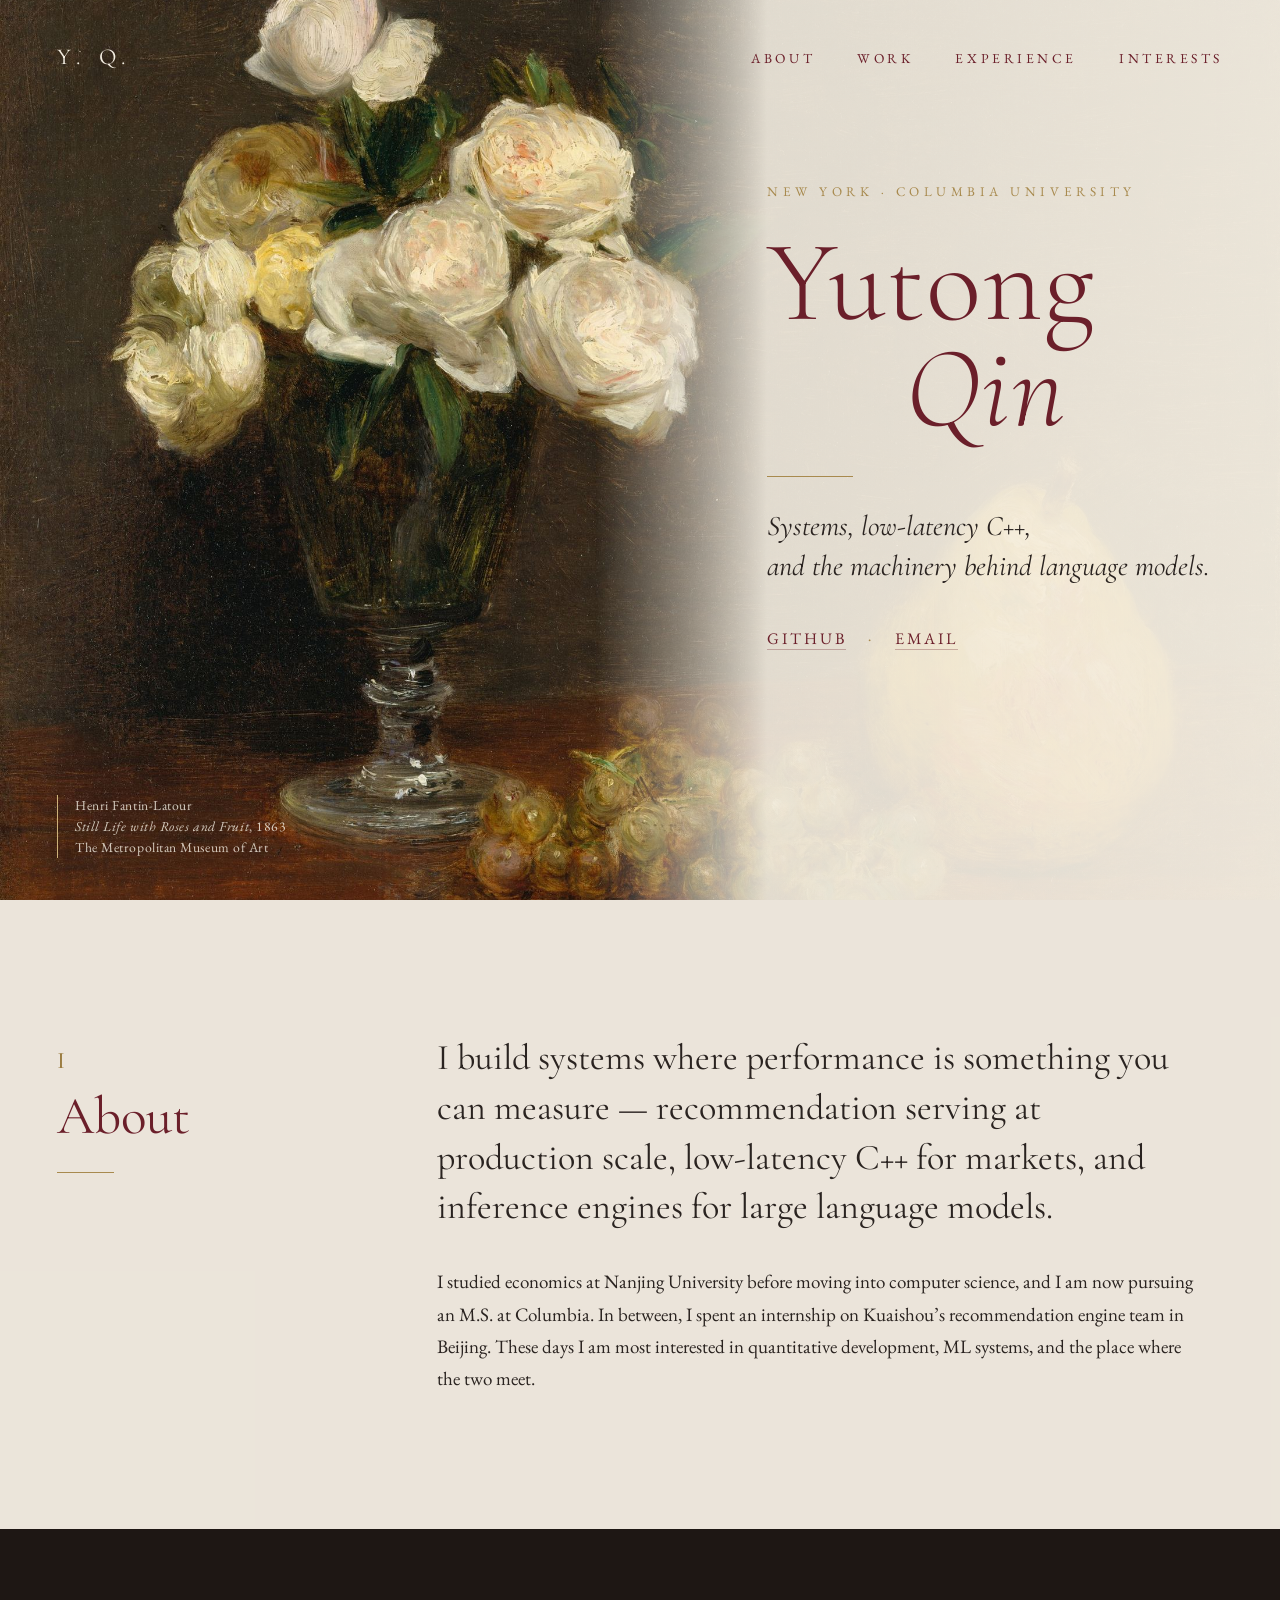
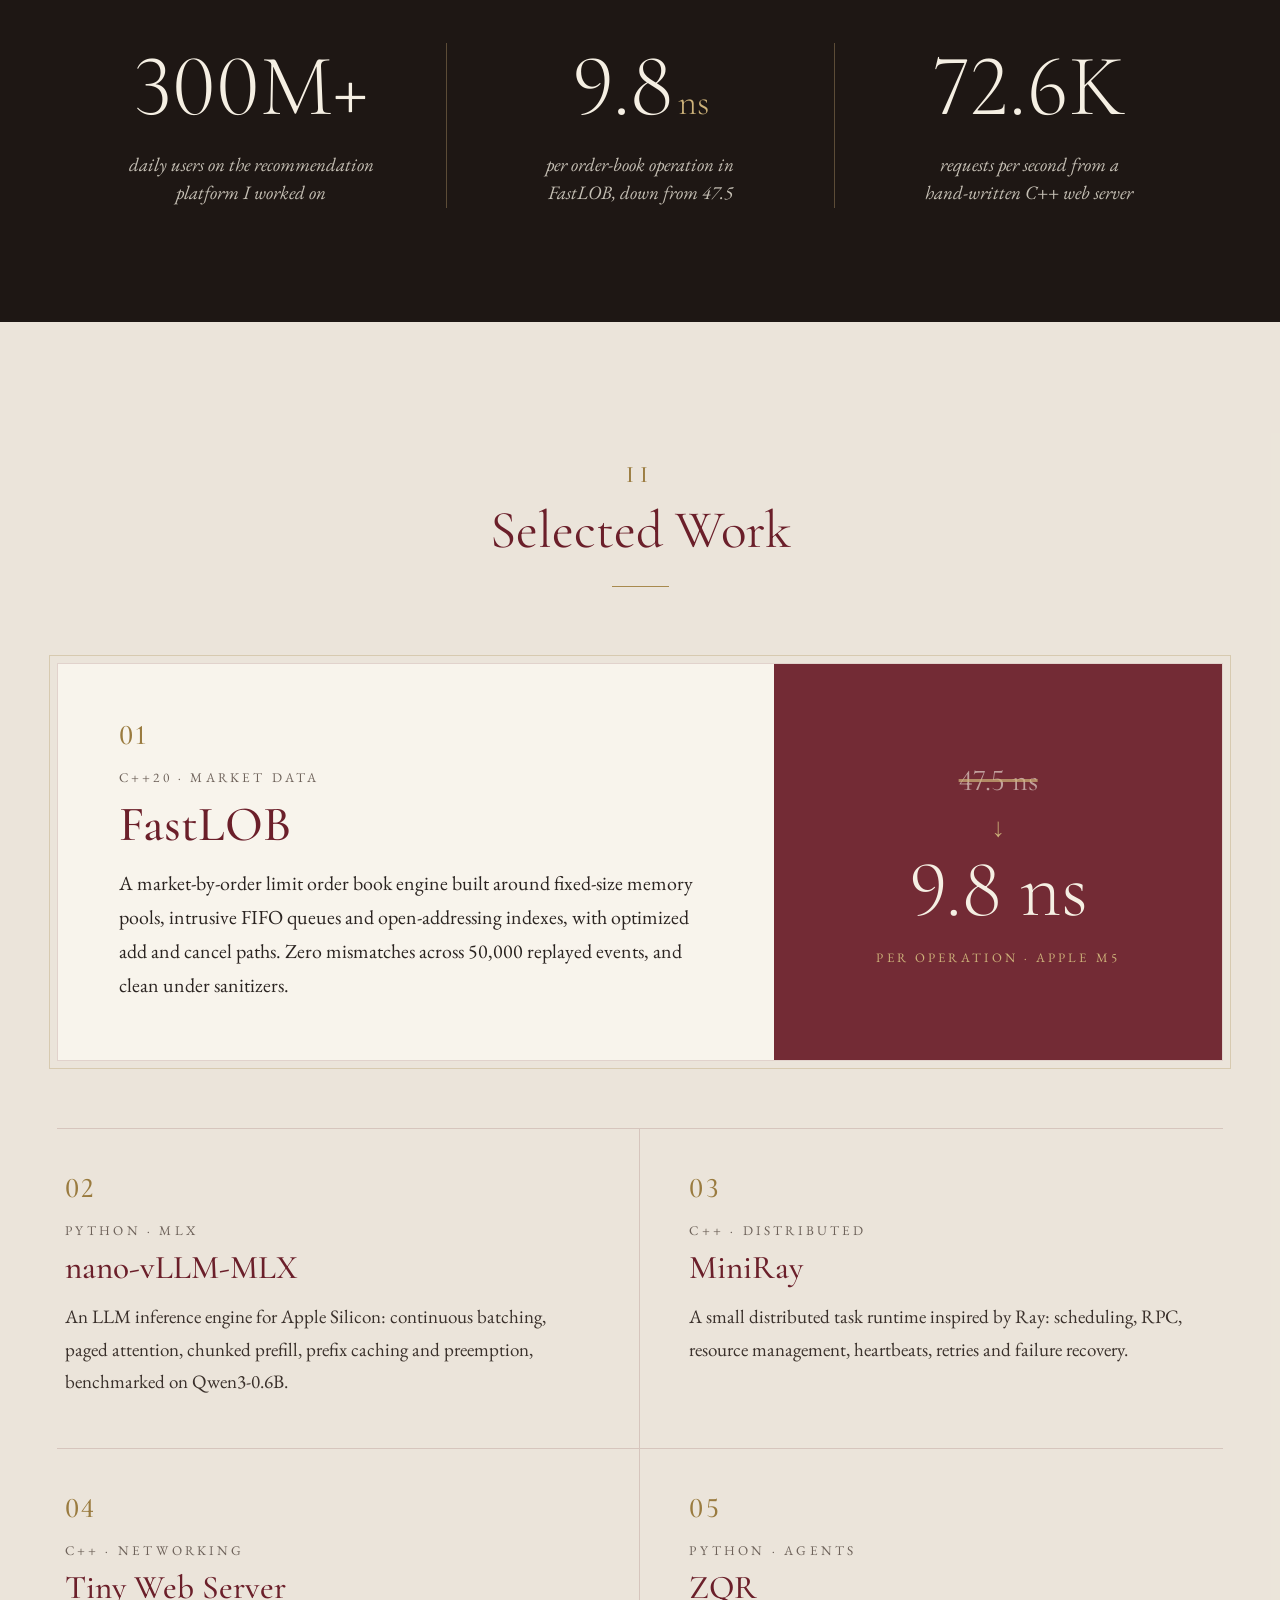
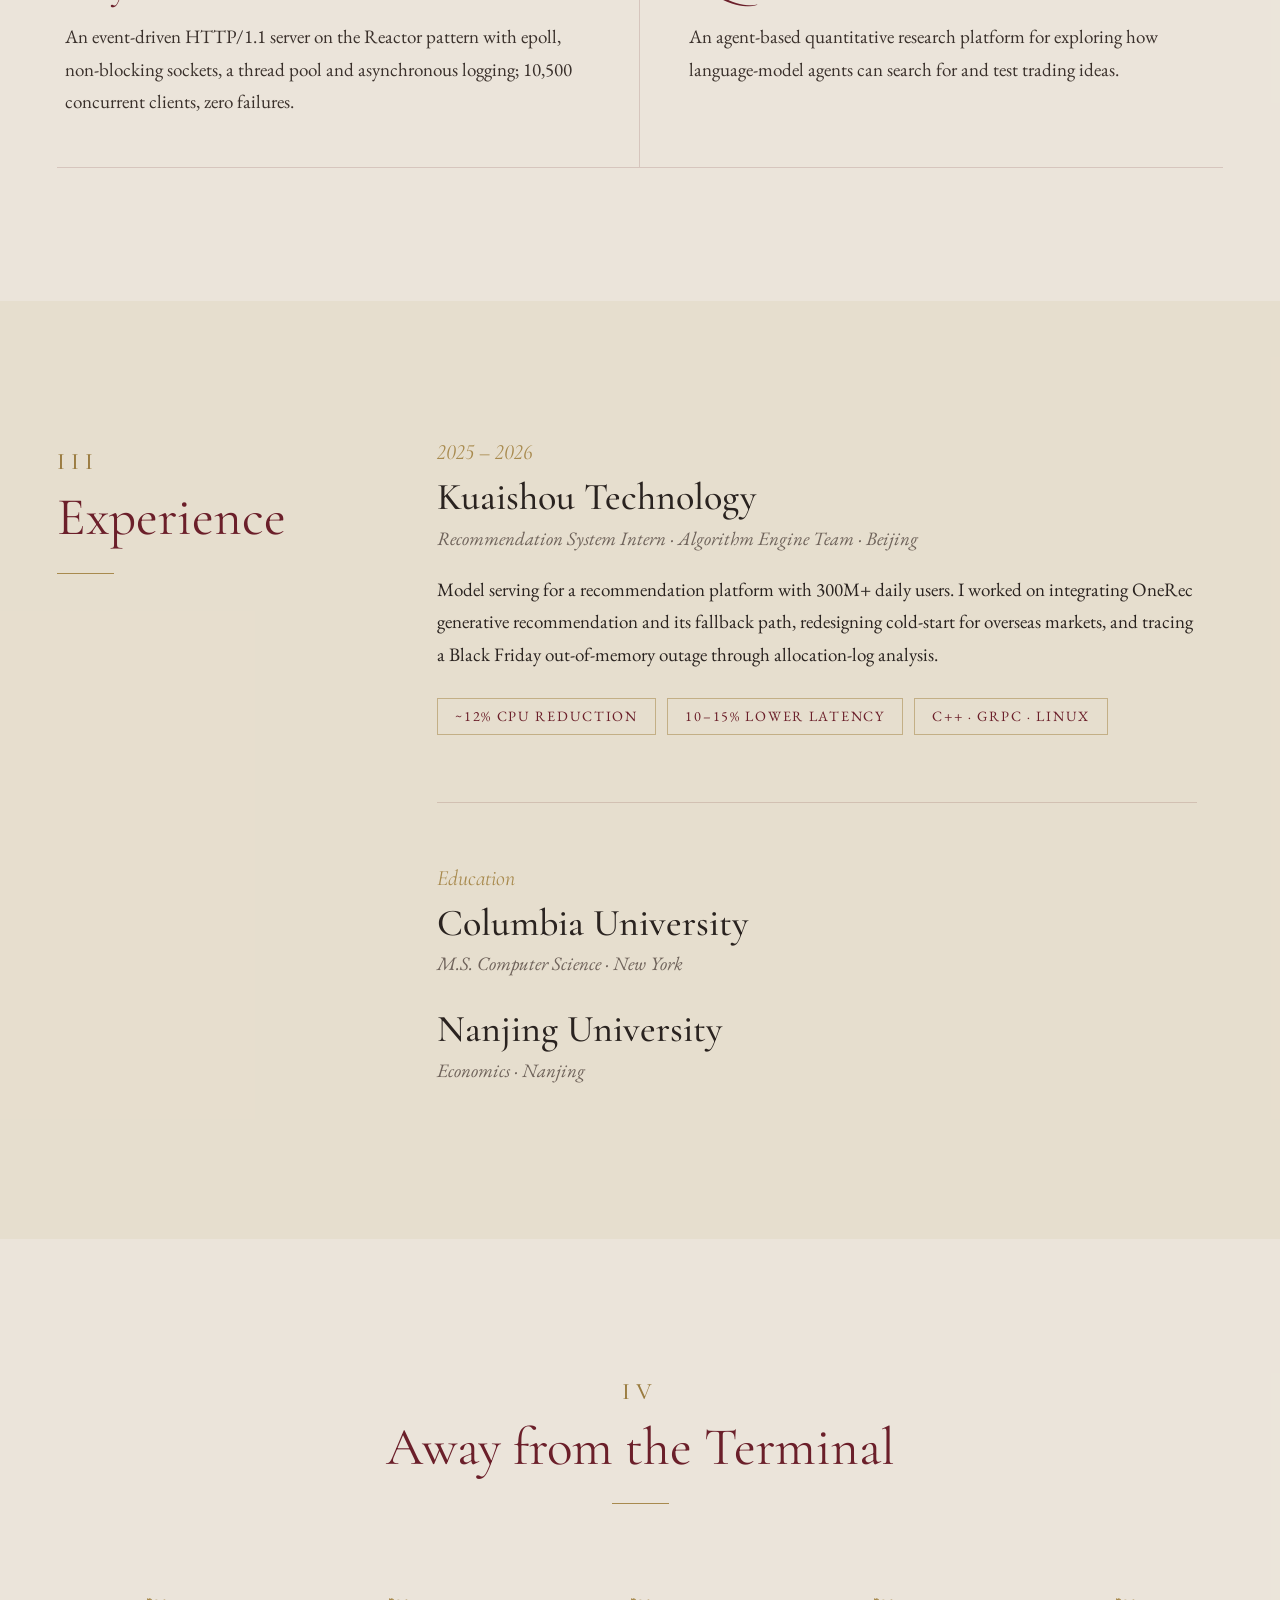
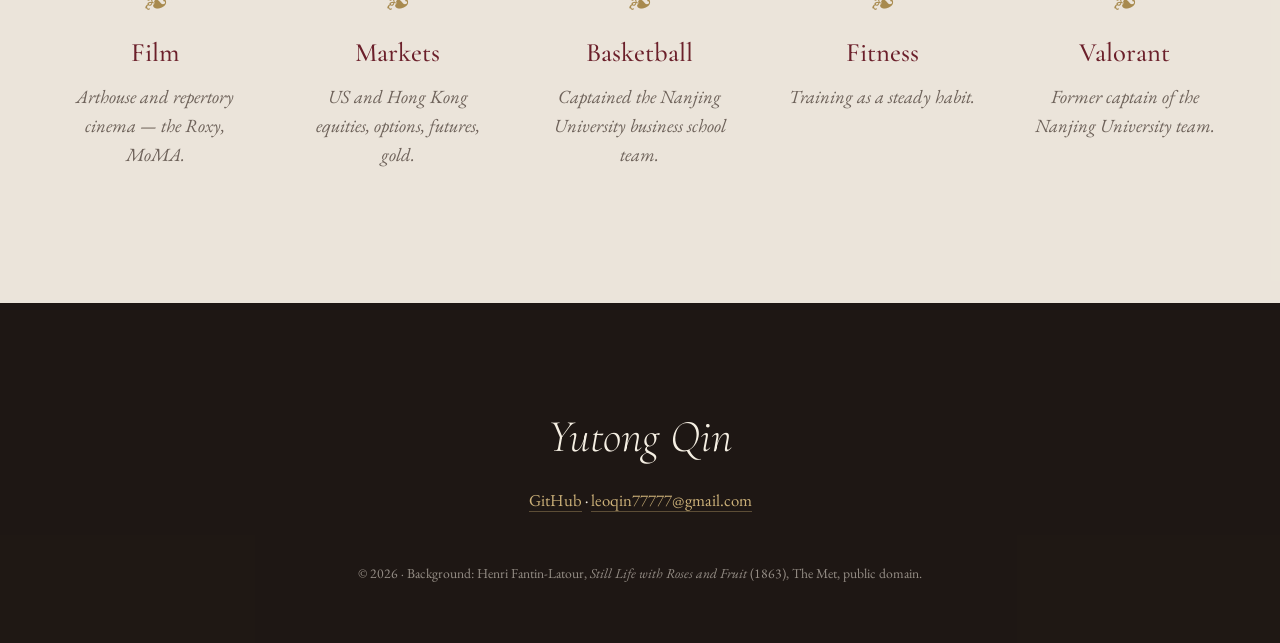
==== commit 7ed7b6e6: "Cache-bust stylesheet Co-Authored-By: Claude Opus 5.5 <noreply@anthropic.com> Claude-Session: https:" ====
--- a/index.html
+++ b/index.html
@@ -8,7 +8,7 @@
   <link rel="preconnect" href="https://fonts.googleapis.com">
   <link rel="preconnect" href="https://fonts.gstatic.com" crossorigin>
   <link href="https://fonts.googleapis.com/css2?family=Cormorant+Garamond:ital,wght@0,300;0,400;0,500;0,600;1,300;1,400&family=EB+Garamond:ital,wght@0,400;0,500;1,400&display=swap" rel="stylesheet">
-  <link rel="stylesheet" href="style.css">
+  <link rel="stylesheet" href="style.css?v=3">
 </head>
 <body>
   <div class="canvas" aria-hidden="true"></div>
--- a/style.css
+++ b/style.css
@@ -16,10 +16,11 @@
 }
 
 * { box-sizing: border-box; margin: 0; padding: 0; }
-html { font-size: 18px; scroll-behavior: auto; }
+html { font-size: 19px; }
 
 body {
   background: #2a211c;
+  font-variant-numeric: lining-nums;
   color: var(--ink);
   font-family: "EB Garamond", Garamond, "Times New Roman", serif;
   line-height: 1.7;
@@ -49,17 +50,24 @@
   position: relative;
   min-height: 100vh;
   display: grid;
-  grid-template-columns: 1fr minmax(24rem, 34rem);
+  grid-template-columns: 1fr minmax(36rem, 50%);
   grid-template-rows: auto 1fr auto;
+}
+/* ivory veil anchored to the text column: transparent → opaque over its first 8rem */
+.hero::before {
+  content: "";
+  grid-column: 2;
+  grid-row: 1 / -1;
   background: linear-gradient(90deg,
-              rgba(245, 239, 227, 0.05) 0%,
-              rgba(245, 239, 227, 0.10) 38%,
-              rgba(245, 239, 227, 0.86) 62%,
-              rgba(245, 239, 227, 0.94) 100%);
-}
+              rgba(245, 239, 227, 0) 0,
+              rgba(245, 239, 227, 0.9) 9rem,
+              rgba(245, 239, 227, 0.95) 100%);
+}
+.hero > * { position: relative; }
 
 .topnav {
   grid-column: 1 / -1;
+  grid-row: 1;
   display: flex;
   justify-content: space-between;
   align-items: center;
@@ -83,8 +91,9 @@
 
 .hero-text {
   grid-column: 2;
+  grid-row: 2;
   align-self: center;
-  padding: 0 3rem 4rem 1rem;
+  padding: 0 3rem 4rem 9rem;
 }
 
 .label {
@@ -137,10 +146,11 @@
 .numeral {
   display: block;
   font-family: "Cormorant Garamond", serif;
-  font-size: 1rem;
-  letter-spacing: 0.3em;
-  color: var(--gold);
-  margin-bottom: 0.4rem;
+  font-weight: 500;
+  font-size: 1.25rem;
+  letter-spacing: 0.25em;
+  color: #9a7b3f;
+  margin-bottom: 0.3rem;
 }
 
 h2 {
@@ -208,8 +218,11 @@
 .fig-num small { font-size: 0.42em; margin-left: 0.15em; color: var(--gold-soft); }
 .fig-label {
   display: block;
-  margin-top: 1rem;
-  font-size: 0.92rem;
+  max-width: 15rem;
+  margin: 1.1rem auto 0;
+  font-size: 1rem;
+  line-height: 1.5;
+  text-wrap: balance;
   font-style: italic;
   color: rgba(245, 239, 227, 0.78);
 }
@@ -218,16 +231,18 @@
 .idx {
   display: block;
   font-family: "Cormorant Garamond", serif;
-  font-size: 0.95rem;
-  letter-spacing: 0.2em;
-  color: var(--gold);
+  font-weight: 500;
+  font-size: 1.5rem;
+  line-height: 1;
+  letter-spacing: 0.08em;
+  color: #9a7b3f;
 }
 .kicker {
-  font-size: 0.68rem;
-  letter-spacing: 0.26em;
+  font-size: 0.7rem;
+  letter-spacing: 0.24em;
   text-transform: uppercase;
   color: var(--muted);
-  margin: 0.6rem 0 0.3rem;
+  margin: 0.9rem 0 0.3rem;
 }
 h3 {
   font-family: "Cormorant Garamond", serif;
@@ -294,7 +309,8 @@
 }
 .card:nth-child(odd) { border-right: 1px solid var(--hair); padding-left: 0.4rem; }
 .card:nth-child(even) { padding-right: 0.4rem; }
-.card p:last-child { color: #3f3530; }
+.card p:last-child { color: #3a302b; font-size: 1rem; }
+.feature-main p:last-child { font-size: 1.05rem; }
 
 /* ─────────────── Experience ─────────────── */
 .post + .post { margin-top: 3.5rem; padding-top: 3rem; border-top: 1px solid var(--hair); }
@@ -334,7 +350,7 @@
   color: var(--claret);
   margin-bottom: 0.4rem;
 }
-.interests p { font-size: 0.92rem; font-style: italic; color: var(--muted); line-height: 1.55; }
+.interests p { font-size: 0.98rem; font-style: italic; color: var(--muted); line-height: 1.55; }
 
 /* ─────────────── Footer ─────────────── */
 .footer { padding: 5rem 0 3rem; text-align: center; font-size: 0.88rem; }
@@ -352,6 +368,7 @@
 @media (max-width: 900px) {
   .hero { grid-template-columns: 1fr; background: linear-gradient(180deg,
             rgba(245, 239, 227, 0.05) 0%, rgba(245, 239, 227, 0.05) 18%, rgba(245, 239, 227, 0.9) 40%, rgba(245, 239, 227, 0.96) 100%); }
+  .hero::before { grid-column: 1; background: none; }
   .hero-text { grid-column: 1; padding: 14rem 2rem 2rem; }
   .plaque { margin-left: 2rem; color: var(--muted); }
   .split { grid-template-columns: 1fr; gap: 0; }
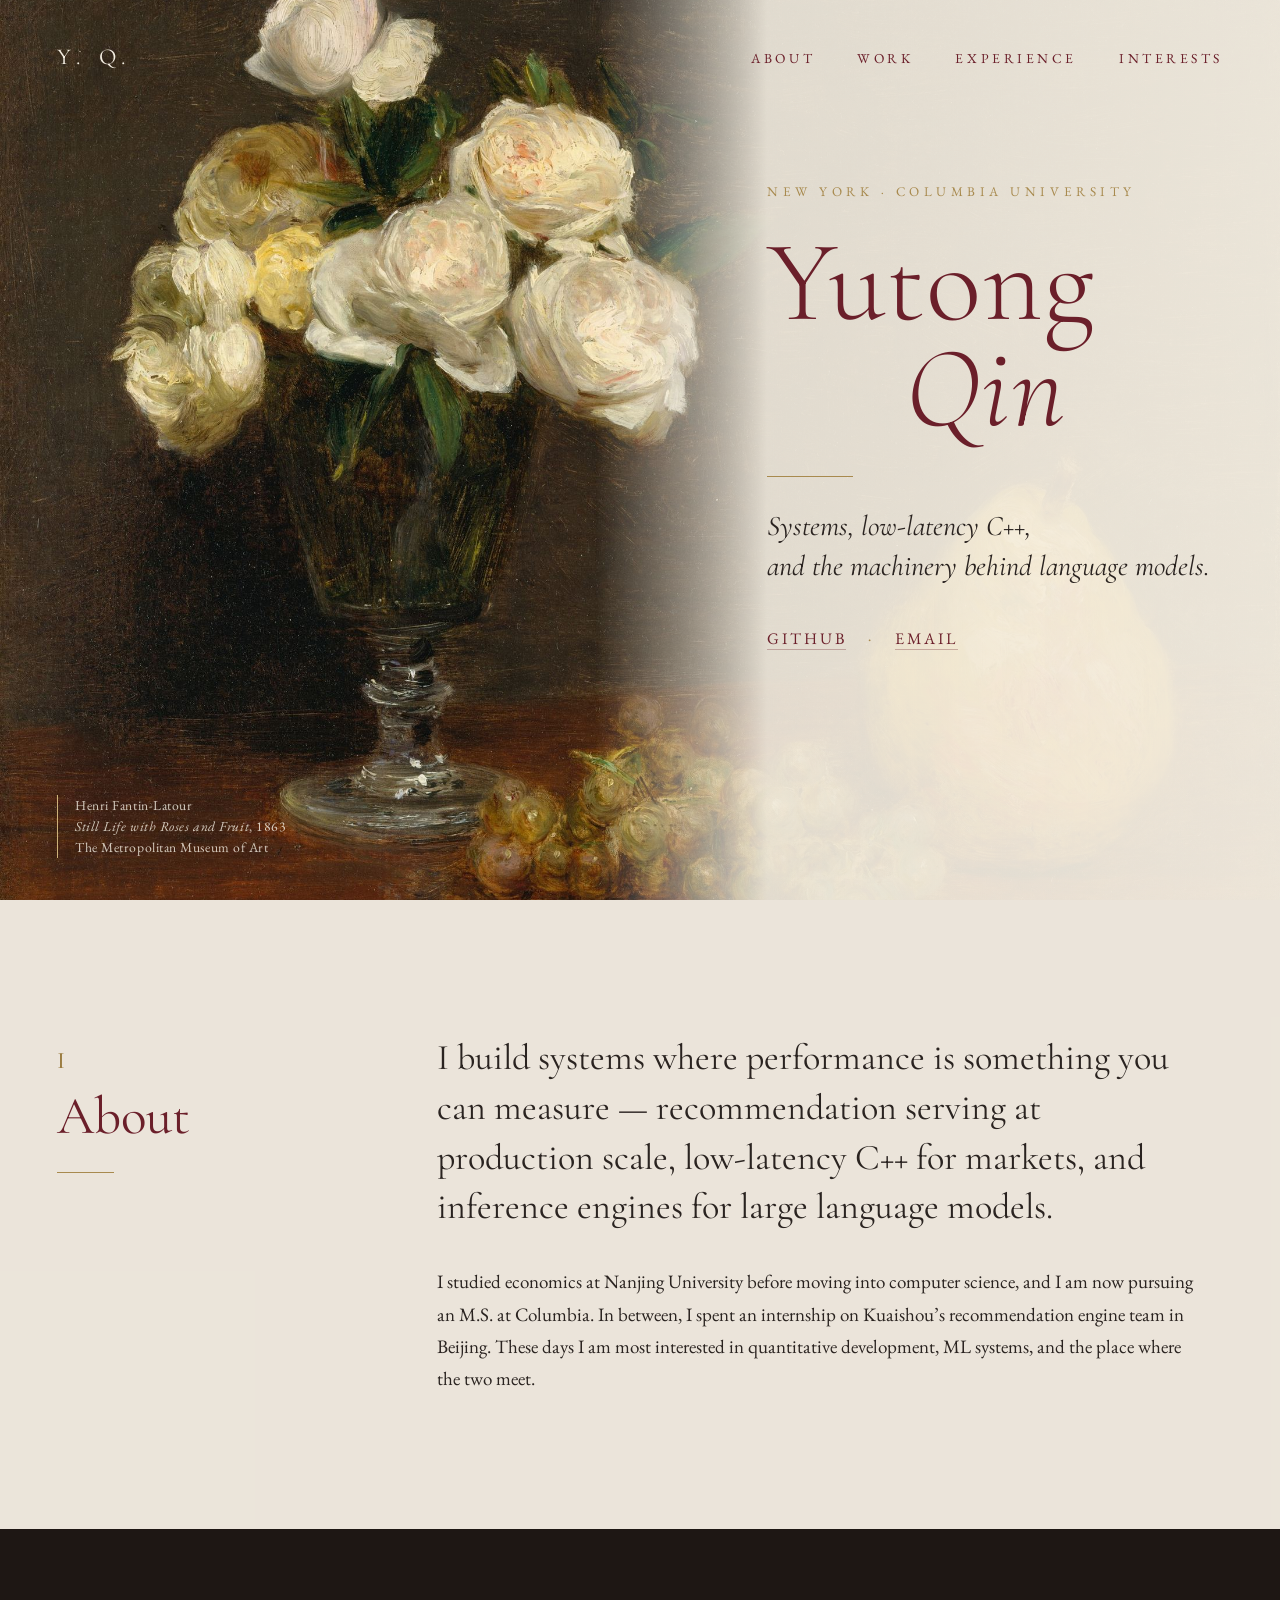
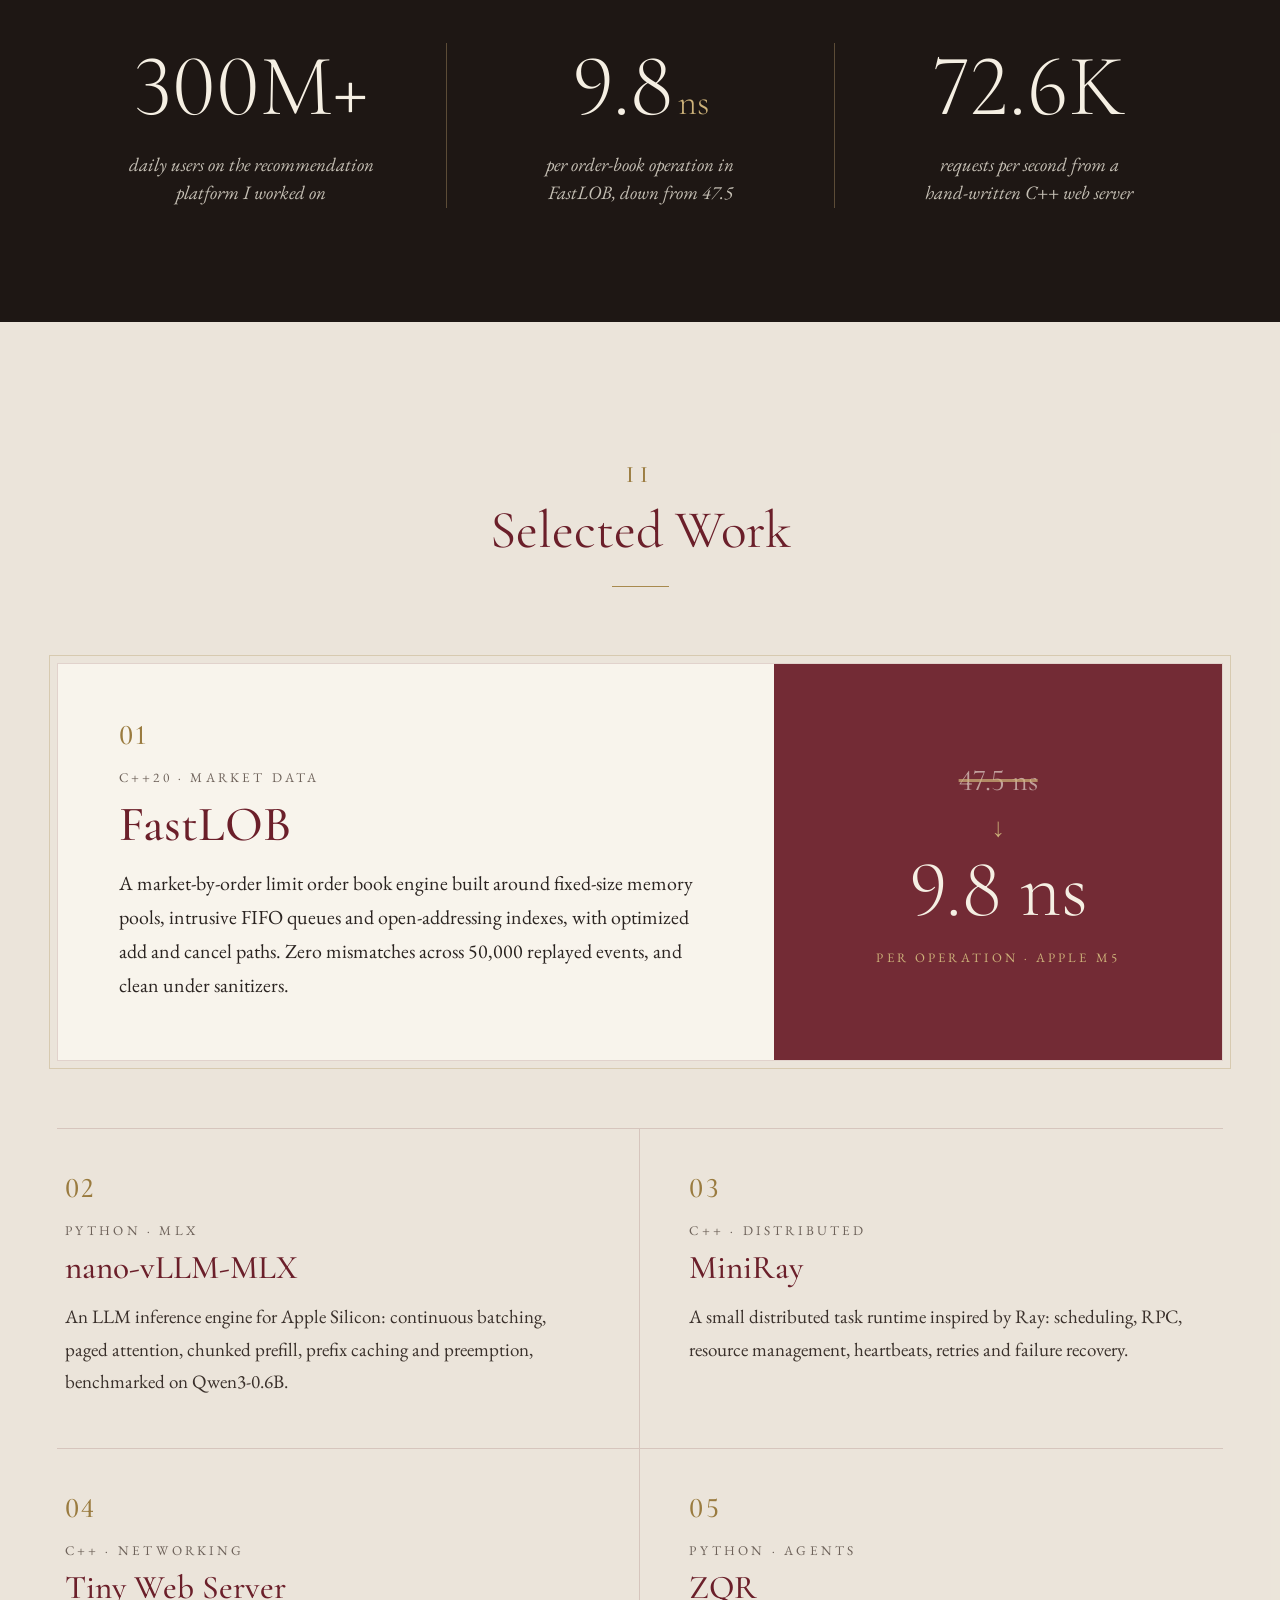
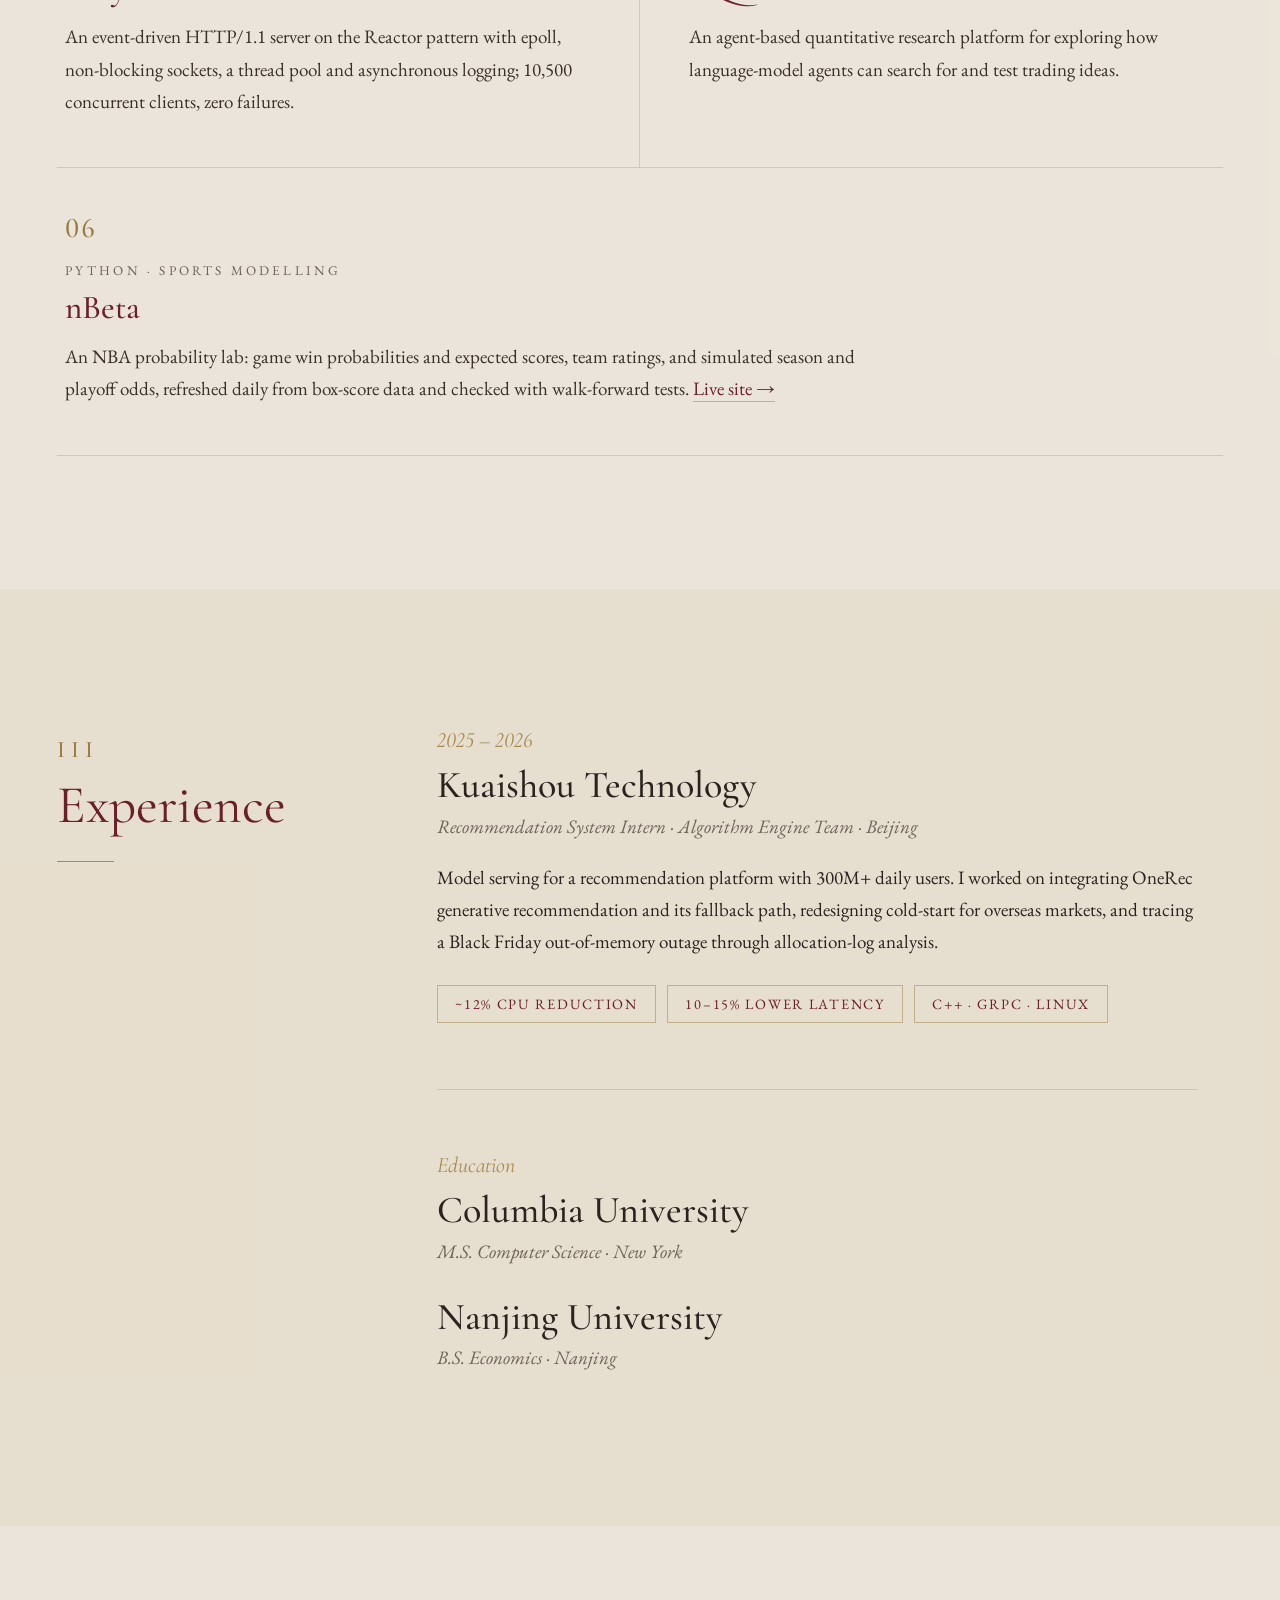
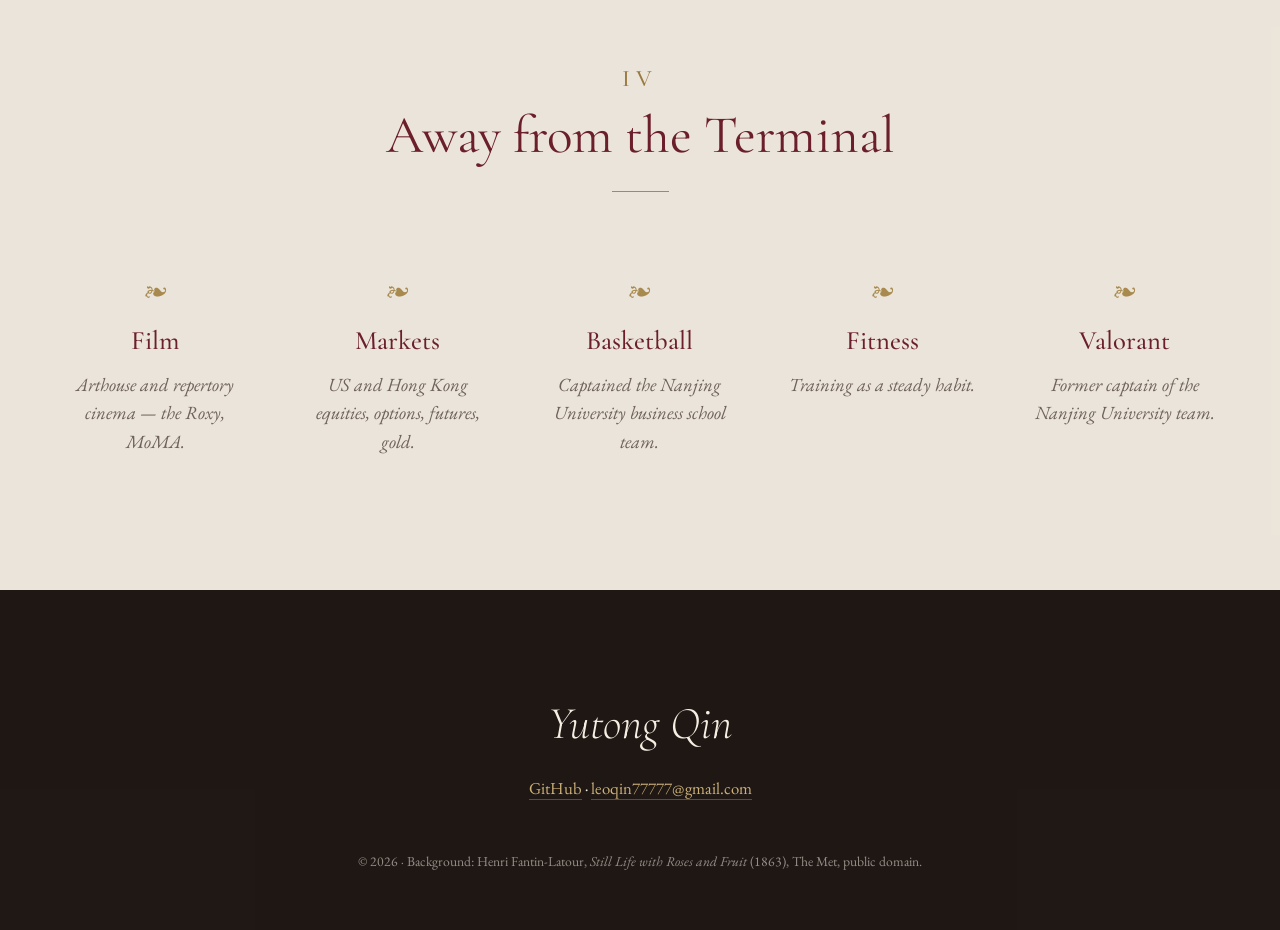
==== commit 10494dea: "Add nBeta to both versions; B.S. Economics Co-Authored-By: Claude Opus 5.5 <noreply@anthropic.com> C" ====
--- a/index.html
+++ b/index.html
@@ -8,7 +8,7 @@
   <link rel="preconnect" href="https://fonts.googleapis.com">
   <link rel="preconnect" href="https://fonts.gstatic.com" crossorigin>
   <link href="https://fonts.googleapis.com/css2?family=Cormorant+Garamond:ital,wght@0,300;0,400;0,500;0,600;1,300;1,400&family=EB+Garamond:ital,wght@0,400;0,500;1,400&display=swap" rel="stylesheet">
-  <link rel="stylesheet" href="style.css?v=3">
+  <link rel="stylesheet" href="style.css?v=4">
 </head>
 <body>
   <div class="canvas" aria-hidden="true"></div>
@@ -141,6 +141,14 @@
           <p>An agent-based quantitative research platform for exploring how language-model
             agents can search for and test trading ideas.</p>
         </article>
+        <article class="card">
+          <span class="idx">06</span>
+          <p class="kicker">Python &middot; Sports modelling</p>
+          <h3><a href="https://github.com/leoq77777/nbeta">nBeta</a></h3>
+          <p>An NBA probability lab: game win probabilities and expected scores, team ratings,
+            and simulated season and playoff odds, refreshed daily from box-score data and
+            checked with walk-forward tests. <a href="https://leoq77777.github.io/nBeta/">Live site &rarr;</a></p>
+        </article>
       </div>
     </div>
   </section>
@@ -174,7 +182,7 @@
           <h3>Columbia University</h3>
           <p class="role">M.S. Computer Science &middot; New York</p>
           <h3 class="second">Nanjing University</h3>
-          <p class="role">Economics &middot; Nanjing</p>
+          <p class="role">B.S. Economics &middot; Nanjing</p>
         </article>
       </div>
     </div>
--- a/style.css
+++ b/style.css
@@ -309,6 +309,8 @@
 }
 .card:nth-child(odd) { border-right: 1px solid var(--hair); padding-left: 0.4rem; }
 .card:nth-child(even) { padding-right: 0.4rem; }
+.card:last-child:nth-child(odd) { grid-column: 1 / -1; border-right: none; padding-right: 0.4rem; }
+.card:last-child:nth-child(odd) p:last-child { max-width: 44rem; }
 .card p:last-child { color: #3a302b; font-size: 1rem; }
 .feature-main p:last-child { font-size: 1.05rem; }
 
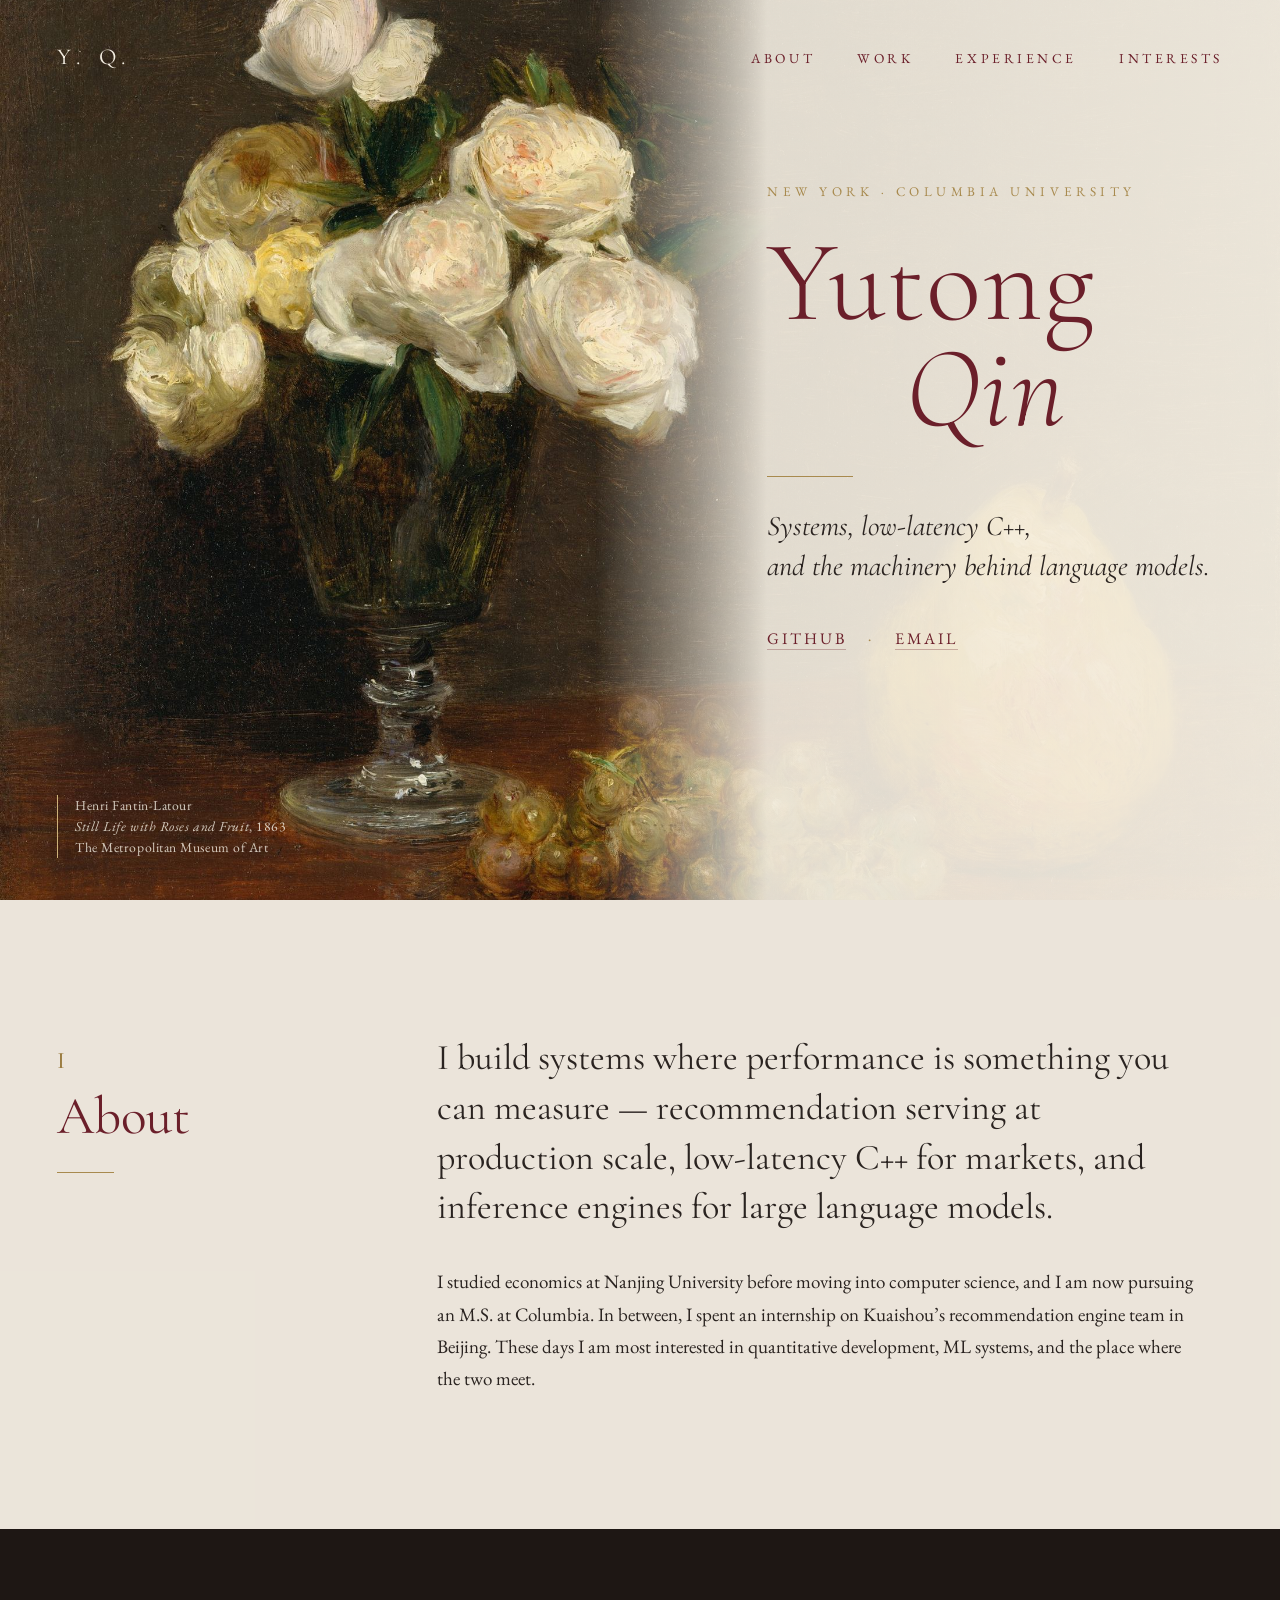
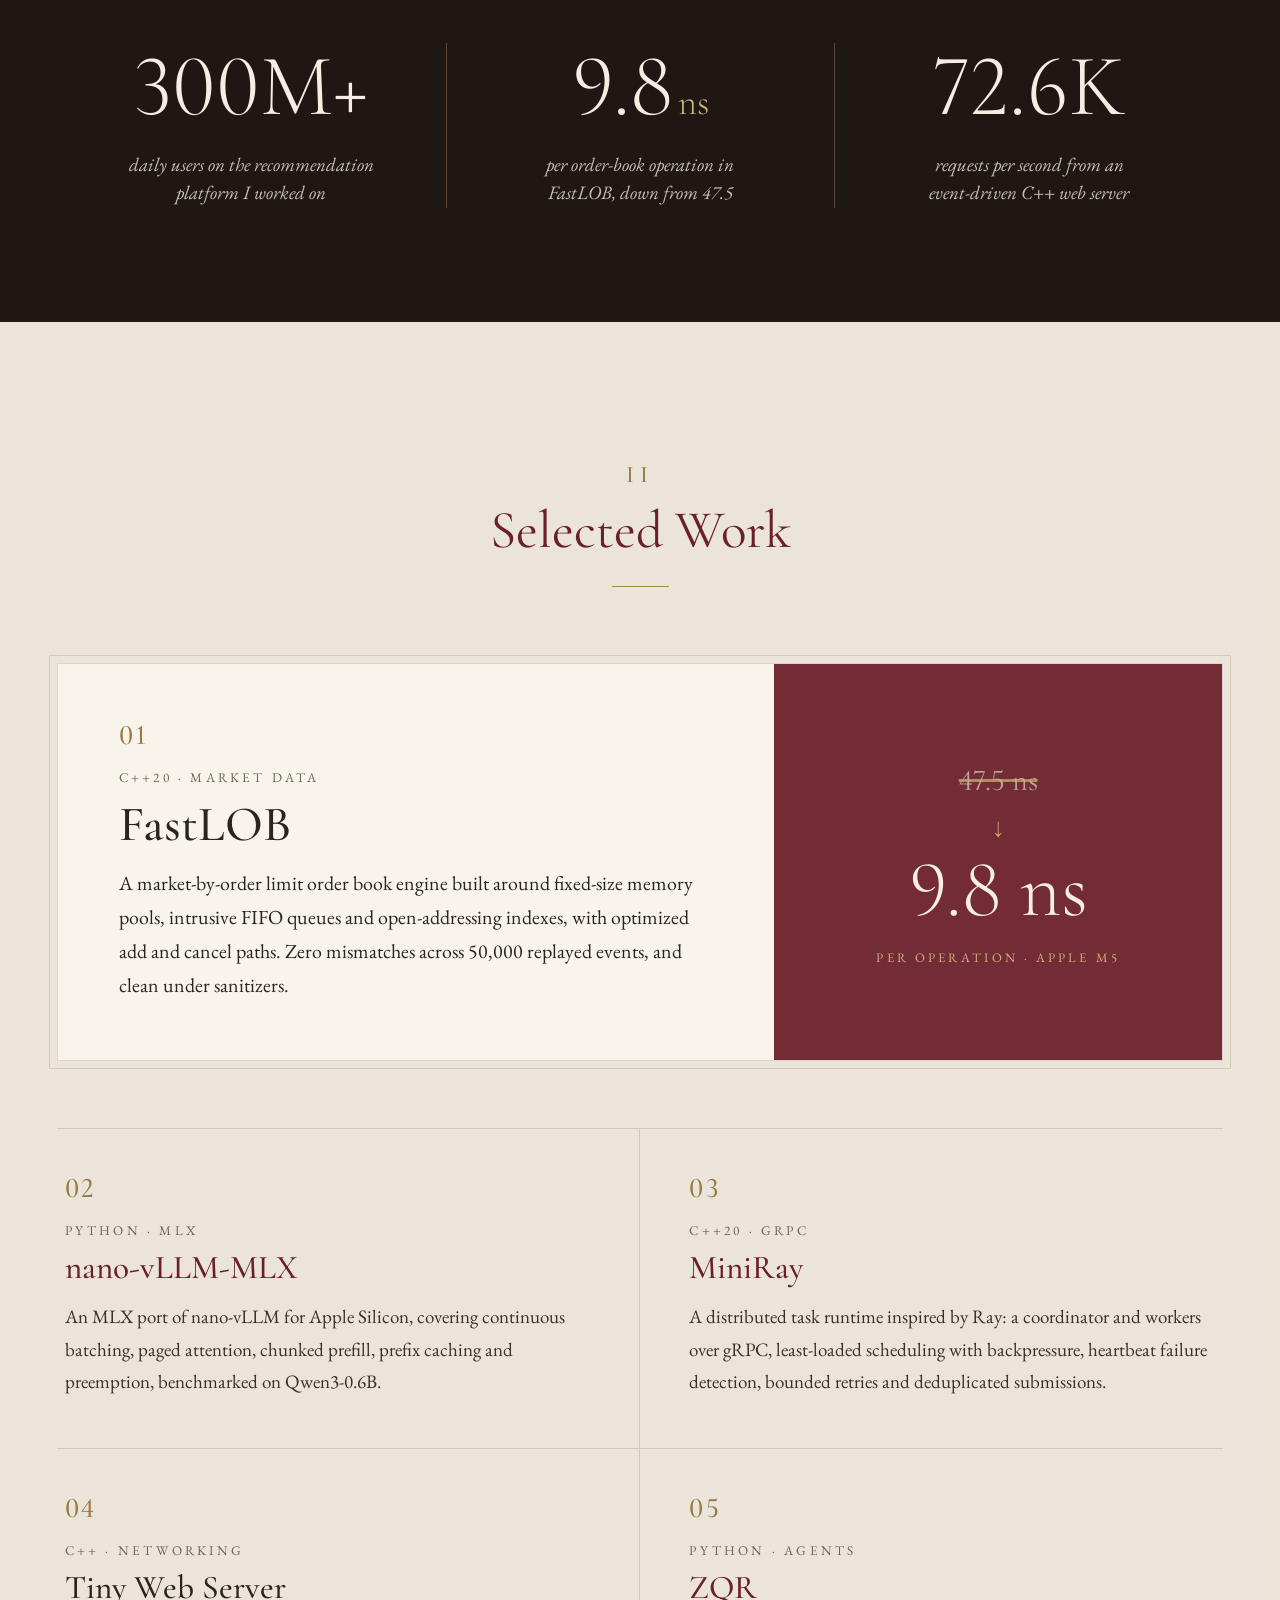
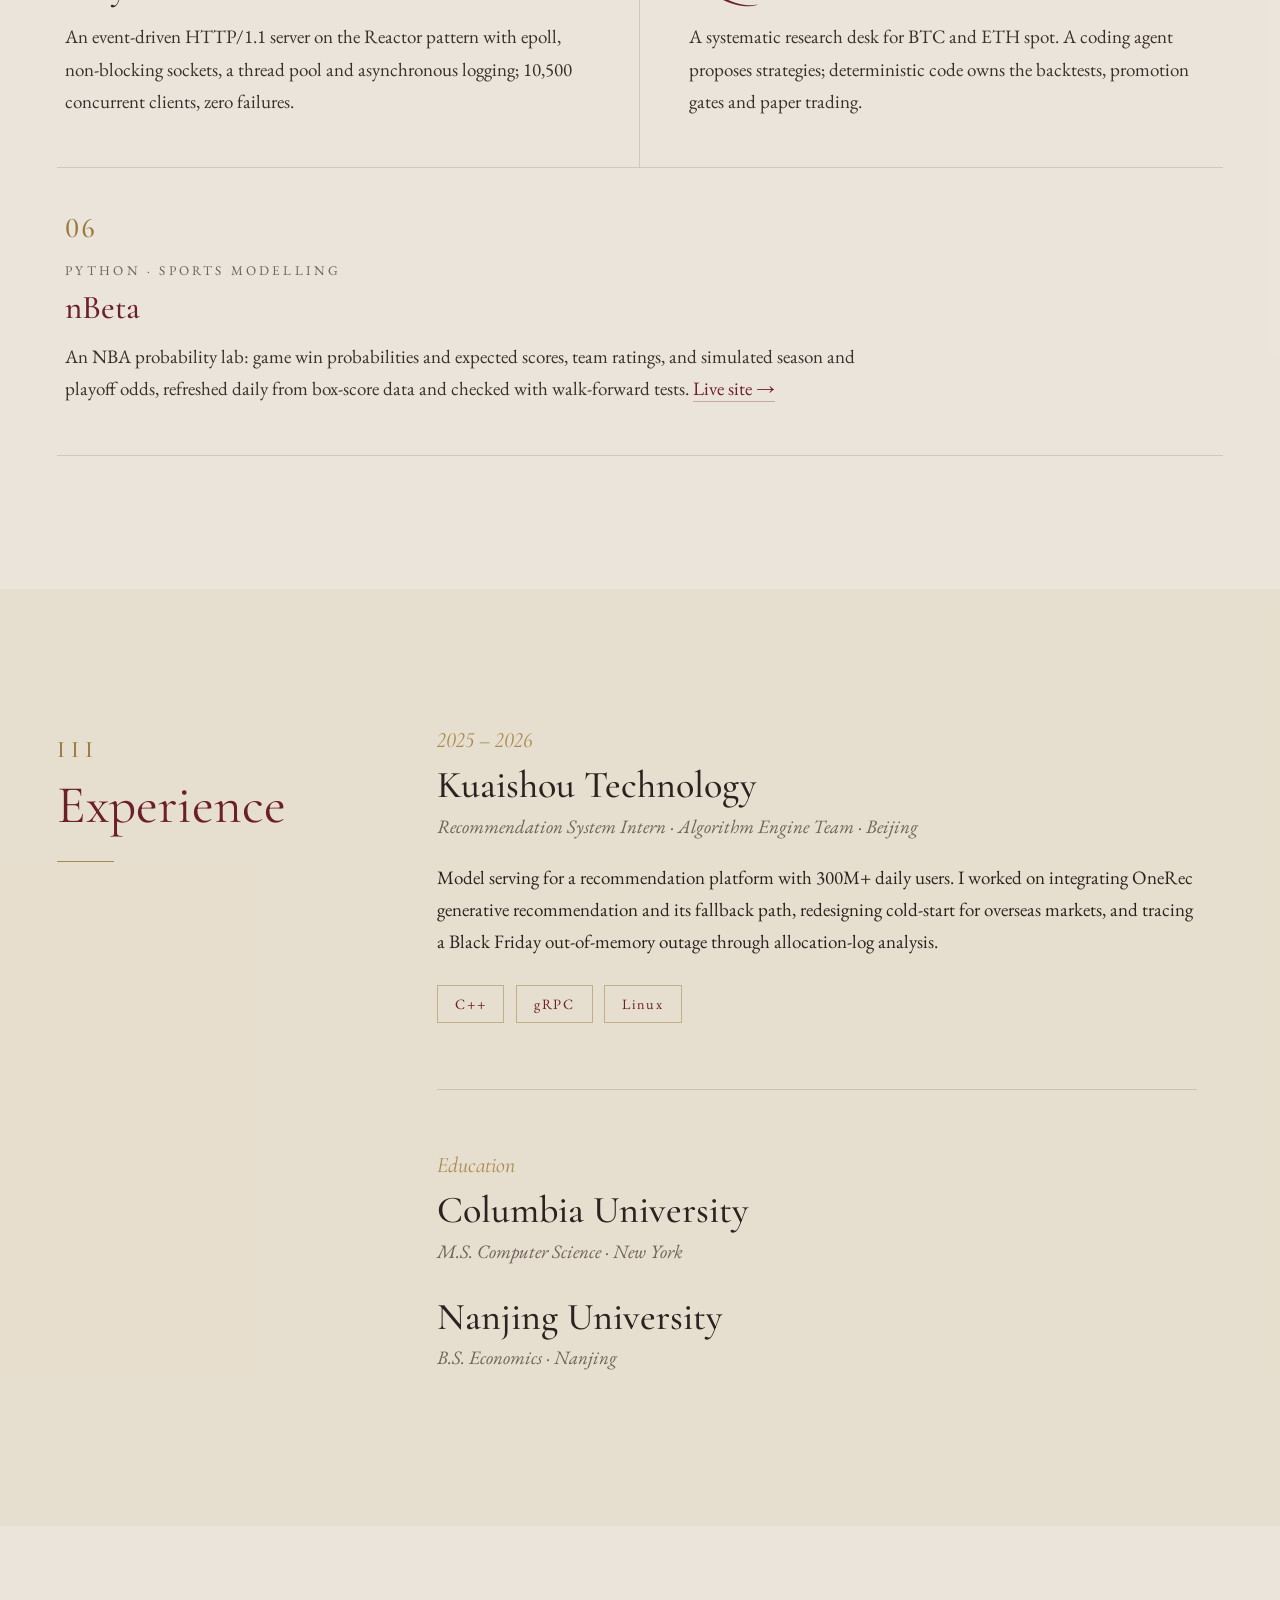
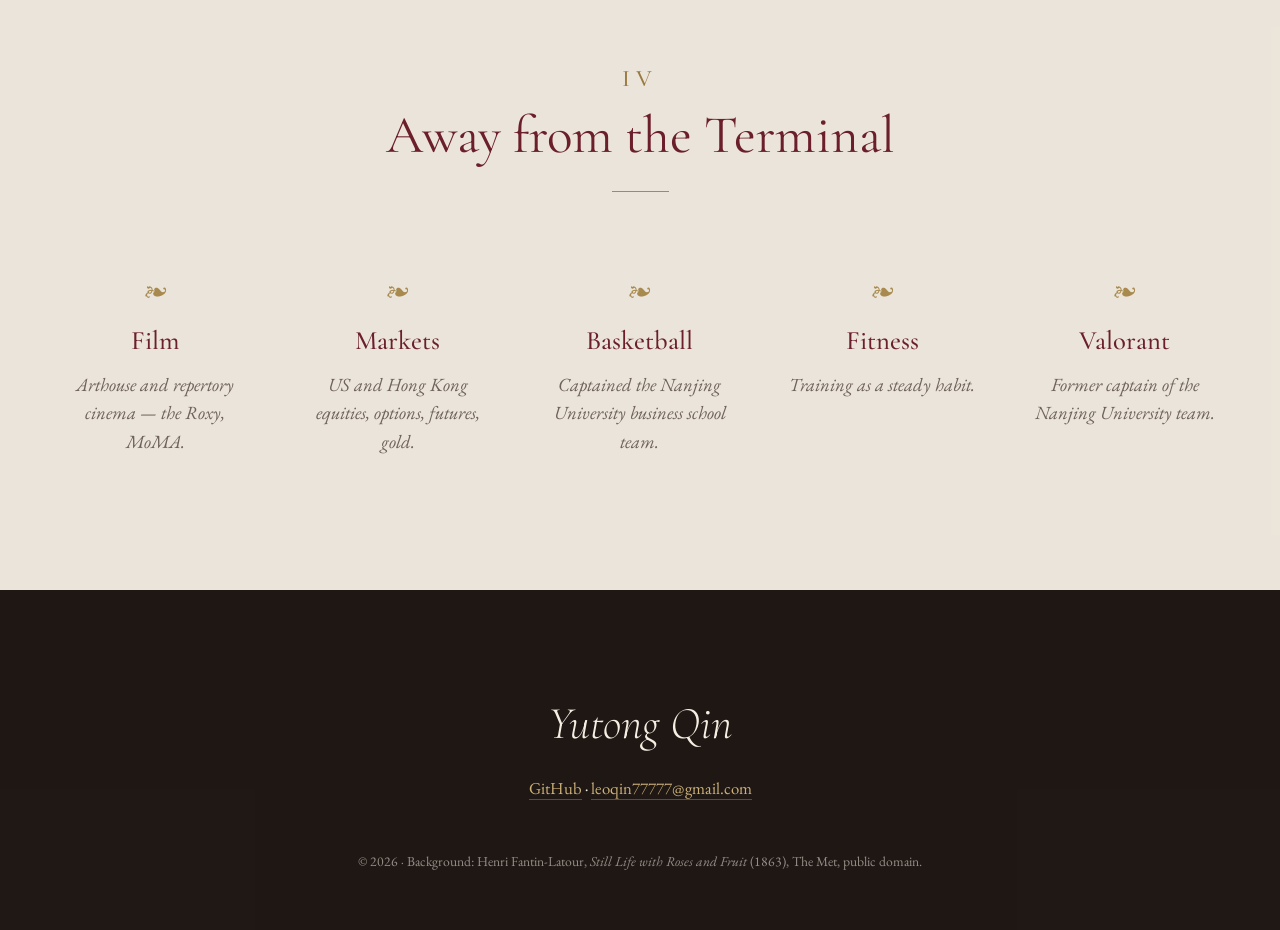
==== commit b5aaff5e: "Fix content: real repo links, accurate project descriptions, drop unverified metrics Co-Authored-By:" ====
--- a/index.html
+++ b/index.html
@@ -8,7 +8,7 @@
   <link rel="preconnect" href="https://fonts.googleapis.com">
   <link rel="preconnect" href="https://fonts.gstatic.com" crossorigin>
   <link href="https://fonts.googleapis.com/css2?family=Cormorant+Garamond:ital,wght@0,300;0,400;0,500;0,600;1,300;1,400&family=EB+Garamond:ital,wght@0,400;0,500;1,400&display=swap" rel="stylesheet">
-  <link rel="stylesheet" href="style.css?v=4">
+  <link rel="stylesheet" href="style.css?v=5">
 </head>
 <body>
   <div class="canvas" aria-hidden="true"></div>
@@ -80,7 +80,7 @@
       </div>
       <div class="figure">
         <span class="fig-num">72.6K</span>
-        <span class="fig-label">requests per second from a hand-written C++ web server</span>
+        <span class="fig-label">requests per second from an event-driven C++ web server</span>
       </div>
     </div>
   </section>
@@ -97,7 +97,7 @@
         <div class="feature-main">
           <span class="idx">01</span>
           <p class="kicker">C++20 &middot; Market data</p>
-          <h3><a href="https://github.com/leoq77777?tab=repositories&amp;q=FastLOB">FastLOB</a></h3>
+          <h3>FastLOB</h3>
           <p>
             A market-by-order limit order book engine built around fixed-size memory pools,
             intrusive FIFO queues and open-addressing indexes, with optimized add and cancel
@@ -116,30 +116,31 @@
         <article class="card">
           <span class="idx">02</span>
           <p class="kicker">Python &middot; MLX</p>
-          <h3><a href="https://github.com/leoq77777?tab=repositories&amp;q=nano-vllm">nano-vLLM-MLX</a></h3>
-          <p>An LLM inference engine for Apple Silicon: continuous batching, paged attention,
-            chunked prefill, prefix caching and preemption, benchmarked on Qwen3-0.6B.</p>
+          <h3><a href="https://github.com/leoq77777/nano-vllm-mlx">nano-vLLM-MLX</a></h3>
+          <p>An MLX port of nano-vLLM for Apple Silicon, covering continuous batching, paged
+            attention, chunked prefill, prefix caching and preemption, benchmarked on Qwen3-0.6B.</p>
         </article>
         <article class="card">
           <span class="idx">03</span>
-          <p class="kicker">C++ &middot; Distributed</p>
-          <h3><a href="https://github.com/leoq77777?tab=repositories&amp;q=miniRay">MiniRay</a></h3>
-          <p>A small distributed task runtime inspired by Ray: scheduling, RPC, resource
-            management, heartbeats, retries and failure recovery.</p>
+          <p class="kicker">C++20 &middot; gRPC</p>
+          <h3><a href="https://github.com/leoq77777/miniRay">MiniRay</a></h3>
+          <p>A distributed task runtime inspired by Ray: a coordinator and workers over gRPC,
+            least-loaded scheduling with backpressure, heartbeat failure detection, bounded retries
+            and deduplicated submissions.</p>
         </article>
         <article class="card">
           <span class="idx">04</span>
           <p class="kicker">C++ &middot; Networking</p>
-          <h3><a href="https://github.com/leoq77777?tab=repositories&amp;q=server">Tiny Web Server</a></h3>
+          <h3>Tiny Web Server</h3>
           <p>An event-driven HTTP/1.1 server on the Reactor pattern with epoll, non-blocking
             sockets, a thread pool and asynchronous logging; 10,500 concurrent clients, zero failures.</p>
         </article>
         <article class="card">
           <span class="idx">05</span>
           <p class="kicker">Python &middot; Agents</p>
-          <h3><a href="https://github.com/leoq77777?tab=repositories&amp;q=ZQR">ZQR</a></h3>
-          <p>An agent-based quantitative research platform for exploring how language-model
-            agents can search for and test trading ideas.</p>
+          <h3><a href="https://github.com/leoq77777/ZQR">ZQR</a></h3>
+          <p>A systematic research desk for BTC and ETH spot. A coding agent proposes strategies;
+            deterministic code owns the backtests, promotion gates and paper trading.</p>
         </article>
         <article class="card">
           <span class="idx">06</span>
@@ -172,9 +173,9 @@
             through allocation-log analysis.
           </p>
           <ul class="tags">
-            <li>~12% CPU reduction</li>
-            <li>10&ndash;15% lower latency</li>
-            <li>C++ &middot; gRPC &middot; Linux</li>
+            <li>C++</li>
+            <li>gRPC</li>
+            <li>Linux</li>
           </ul>
         </article>
         <article class="post">
--- a/style.css
+++ b/style.css
@@ -331,7 +331,6 @@
 .tags li {
   font-size: 0.75rem;
   letter-spacing: 0.12em;
-  text-transform: uppercase;
   padding: 0.3rem 0.9rem;
   border: 1px solid rgba(168, 138, 78, 0.55);
   color: var(--claret);
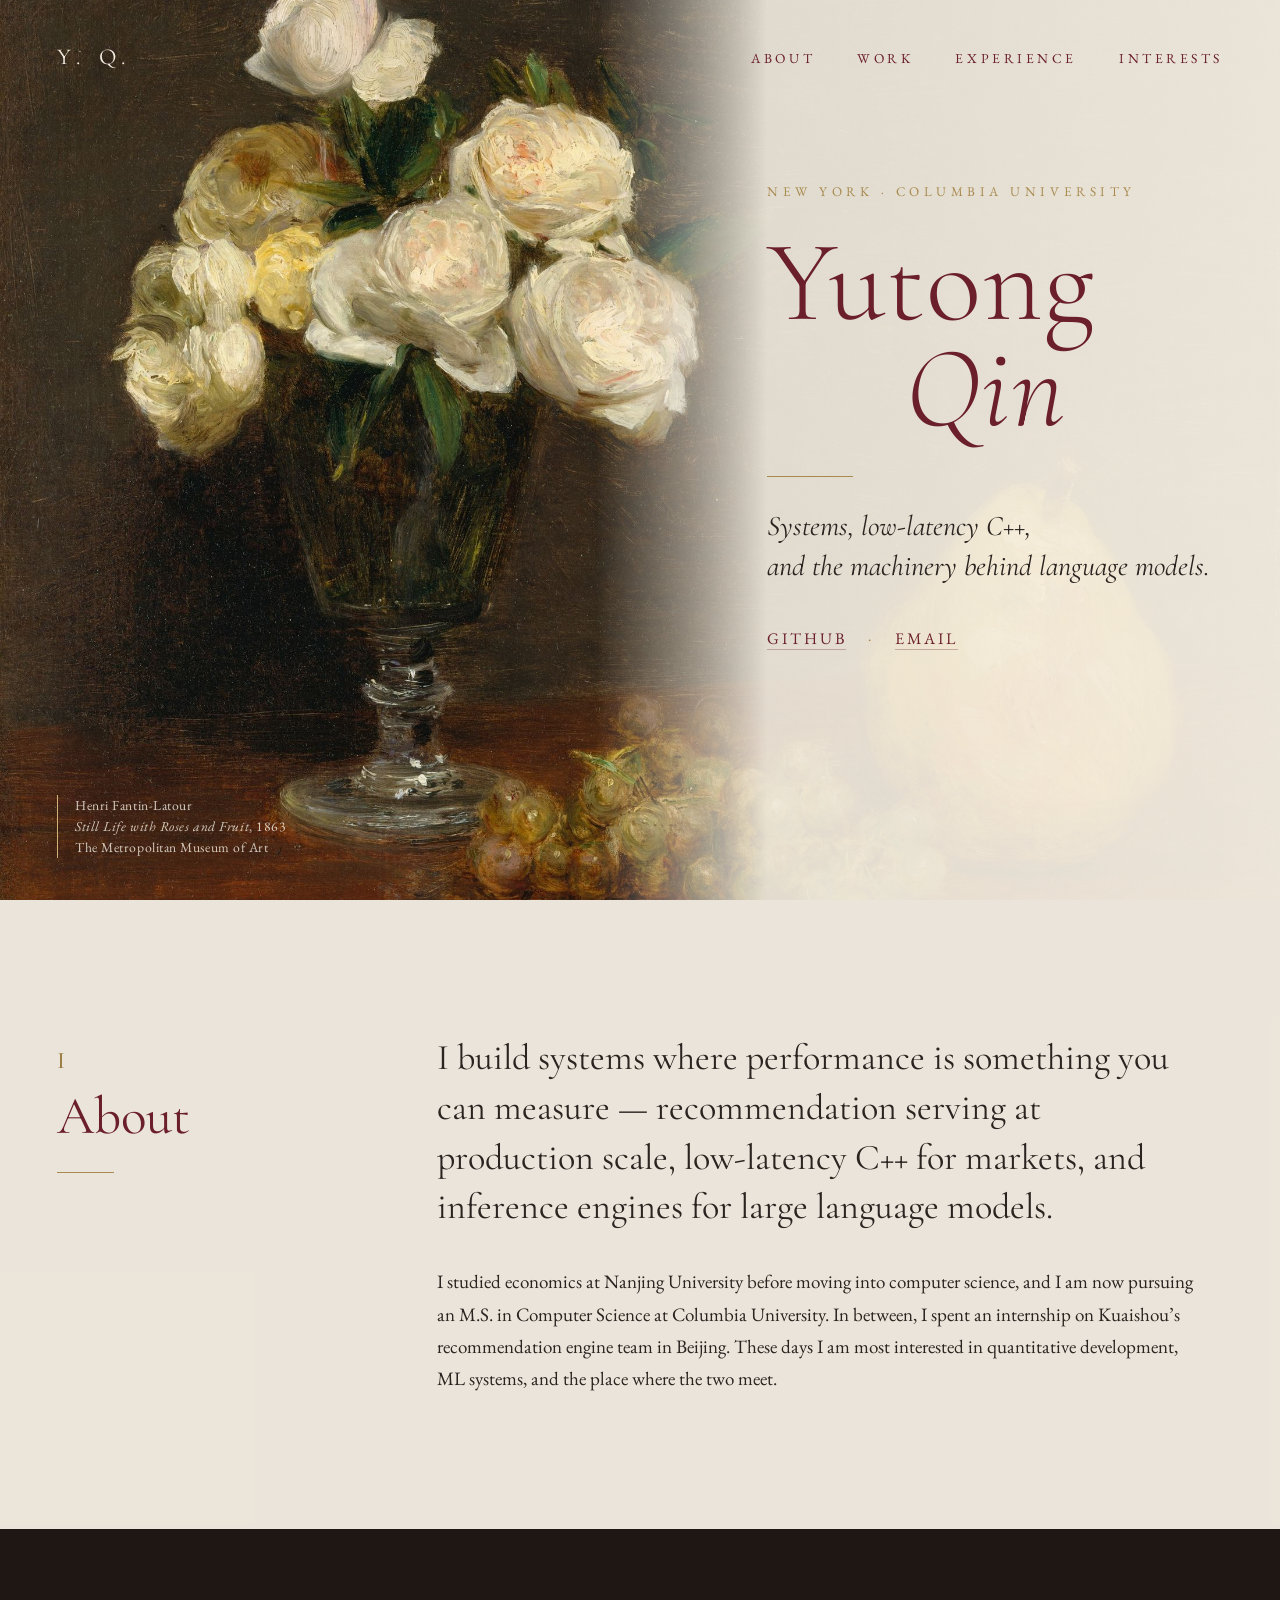
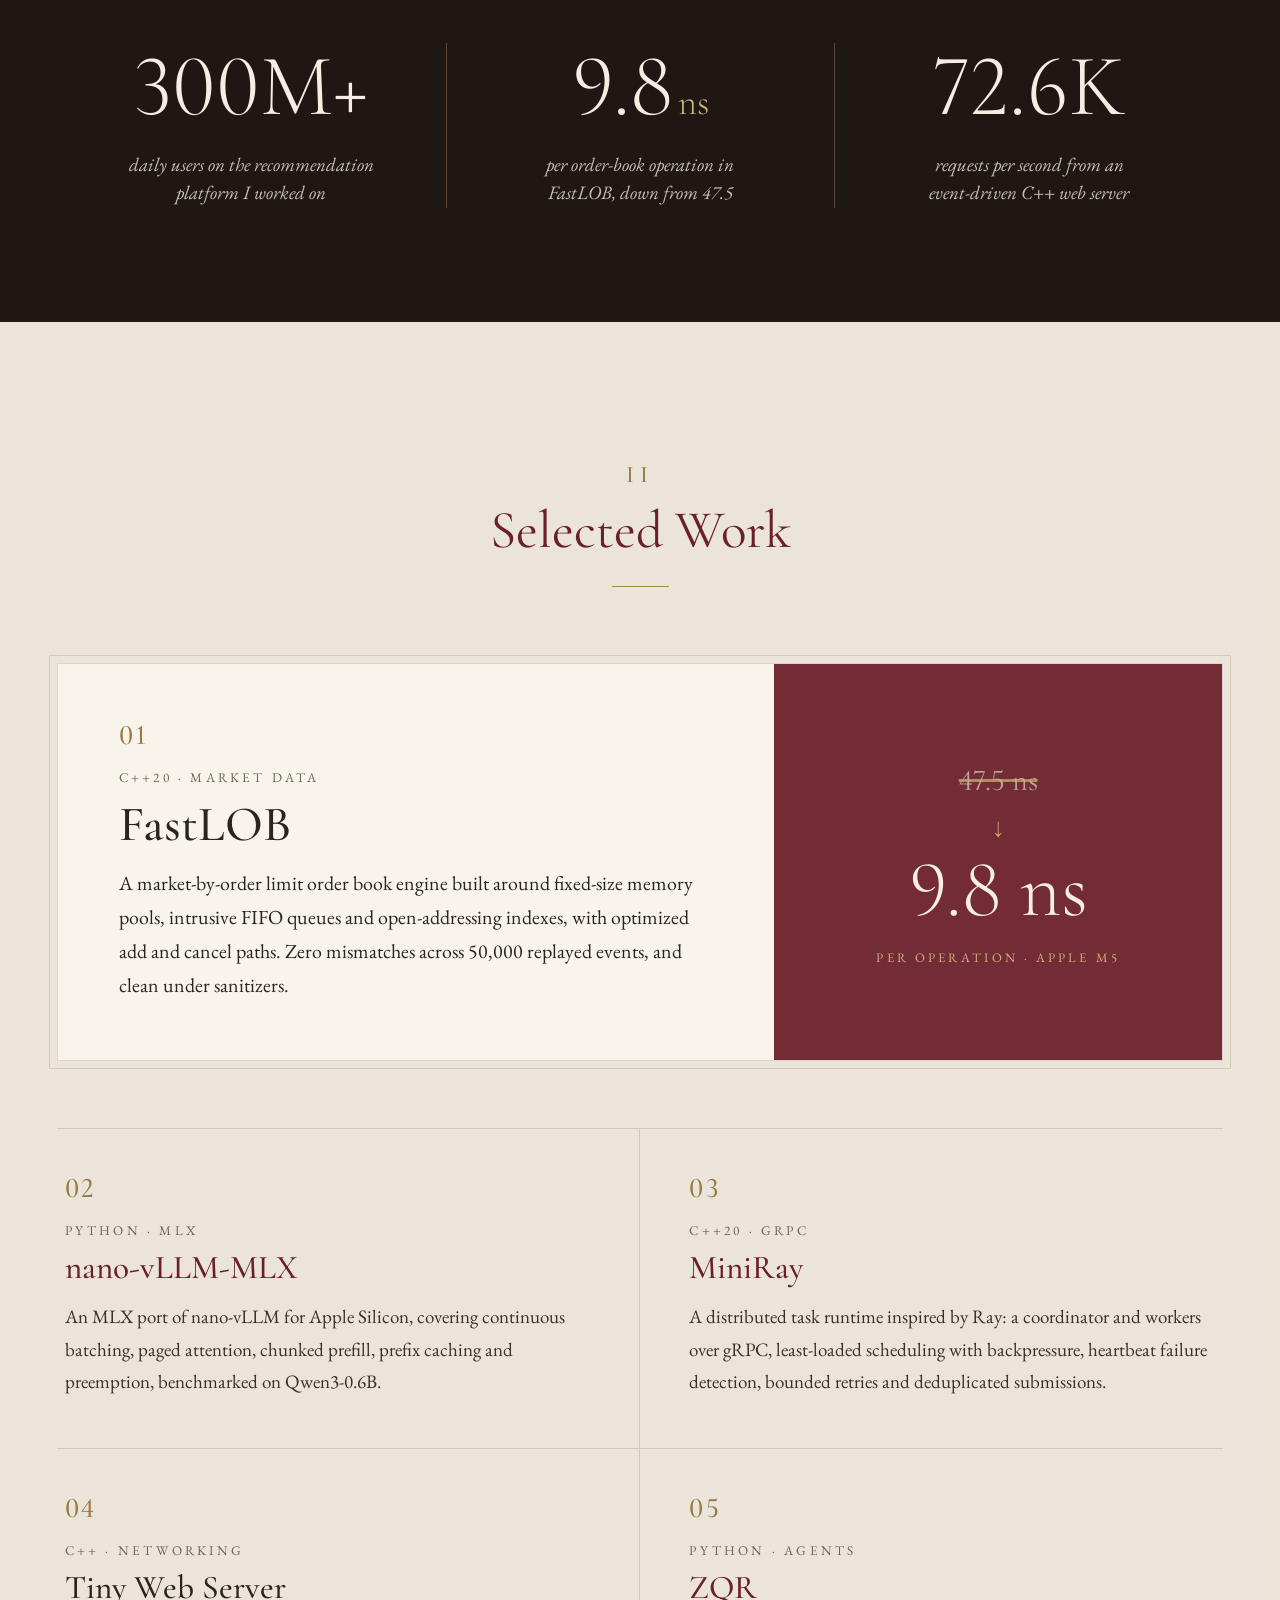
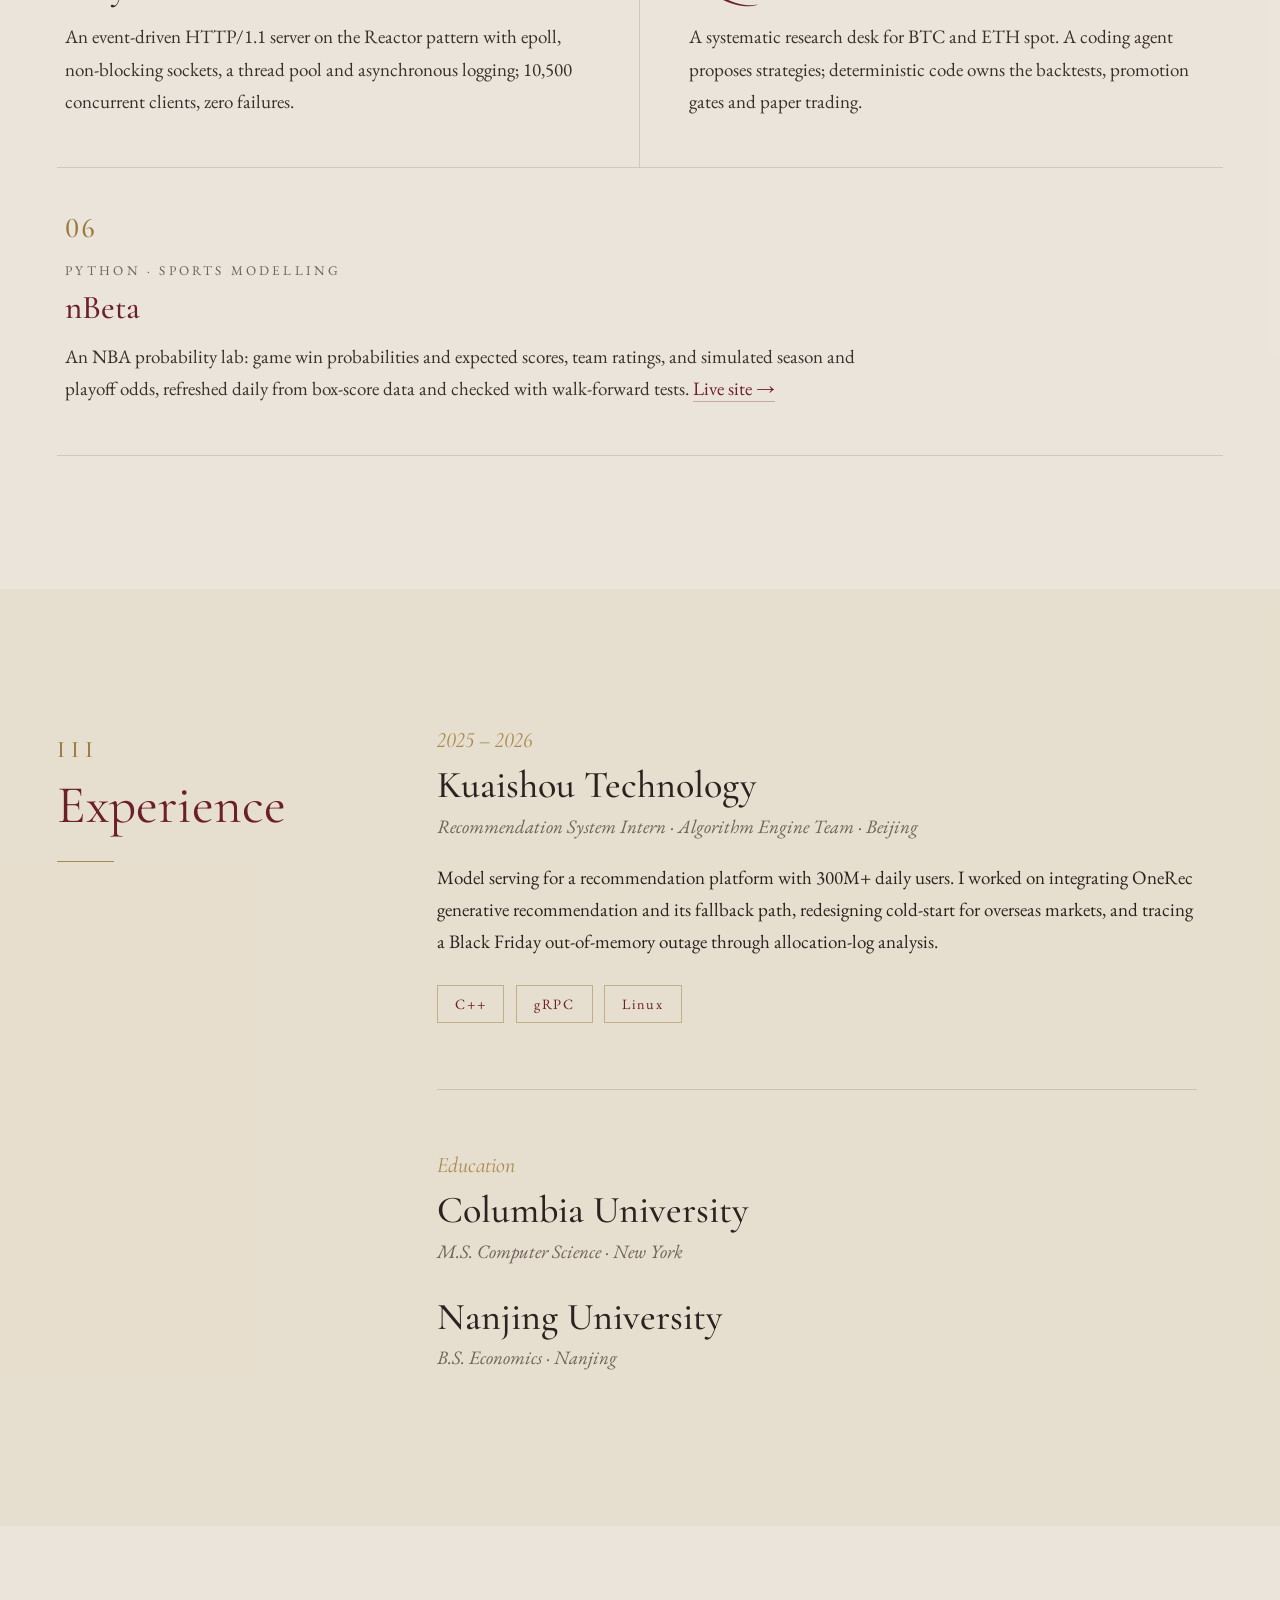
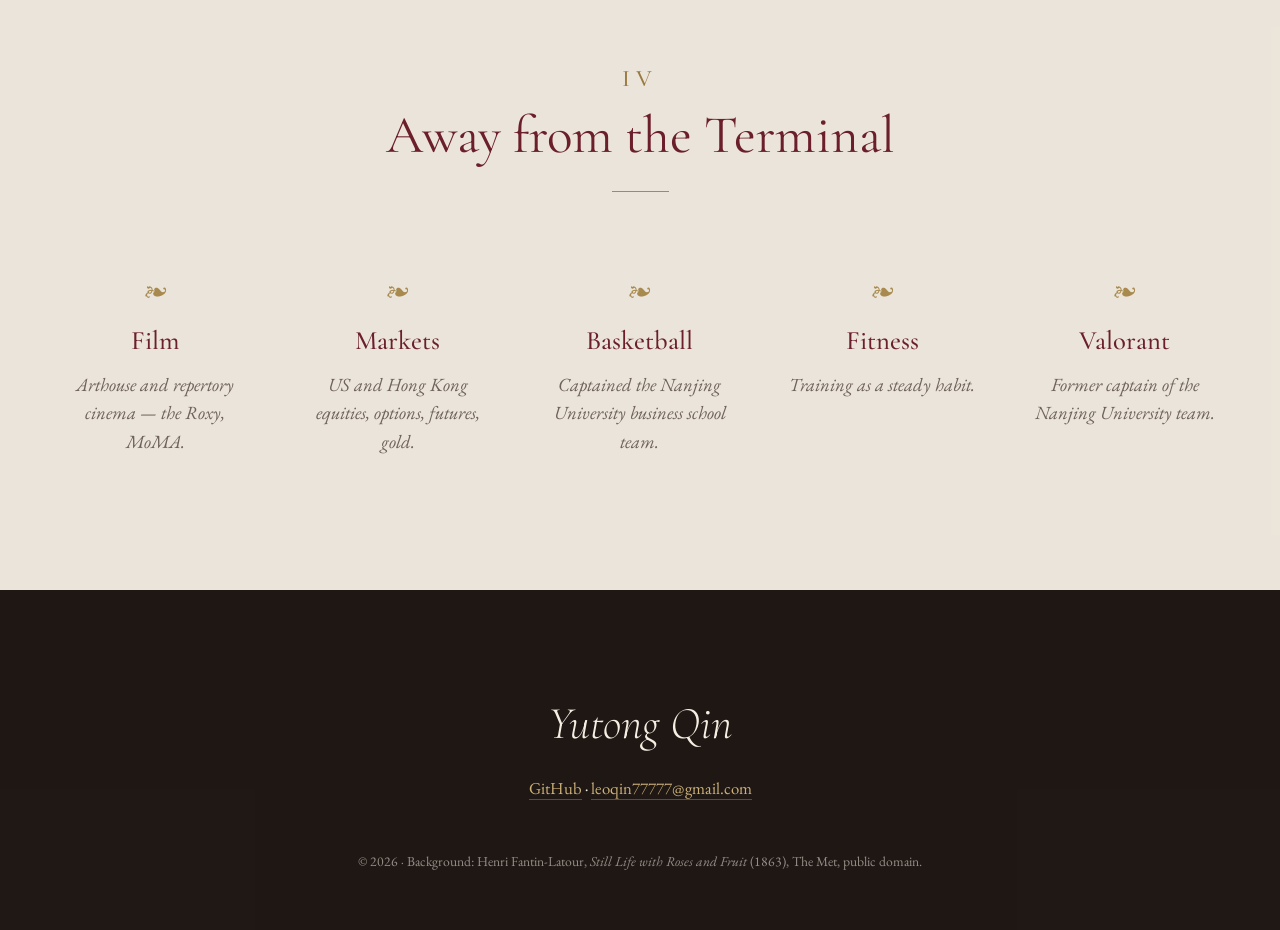
==== commit bd2b3c2e: "Spell out Columbia University in About Co-Authored-By: Claude Opus 5.5 <noreply@anthropic.com> Claud" ====
--- a/index.html
+++ b/index.html
@@ -59,7 +59,7 @@
         </p>
         <p>
           I studied economics at Nanjing University before moving into computer science,
-          and I am now pursuing an M.S. at Columbia. In between, I spent an internship on
+          and I am now pursuing an M.S. in Computer Science at Columbia University. In between, I spent an internship on
           Kuaishou&rsquo;s recommendation engine team in Beijing. These days I am most
           interested in quantitative development, ML systems, and the place where the two meet.
         </p>
